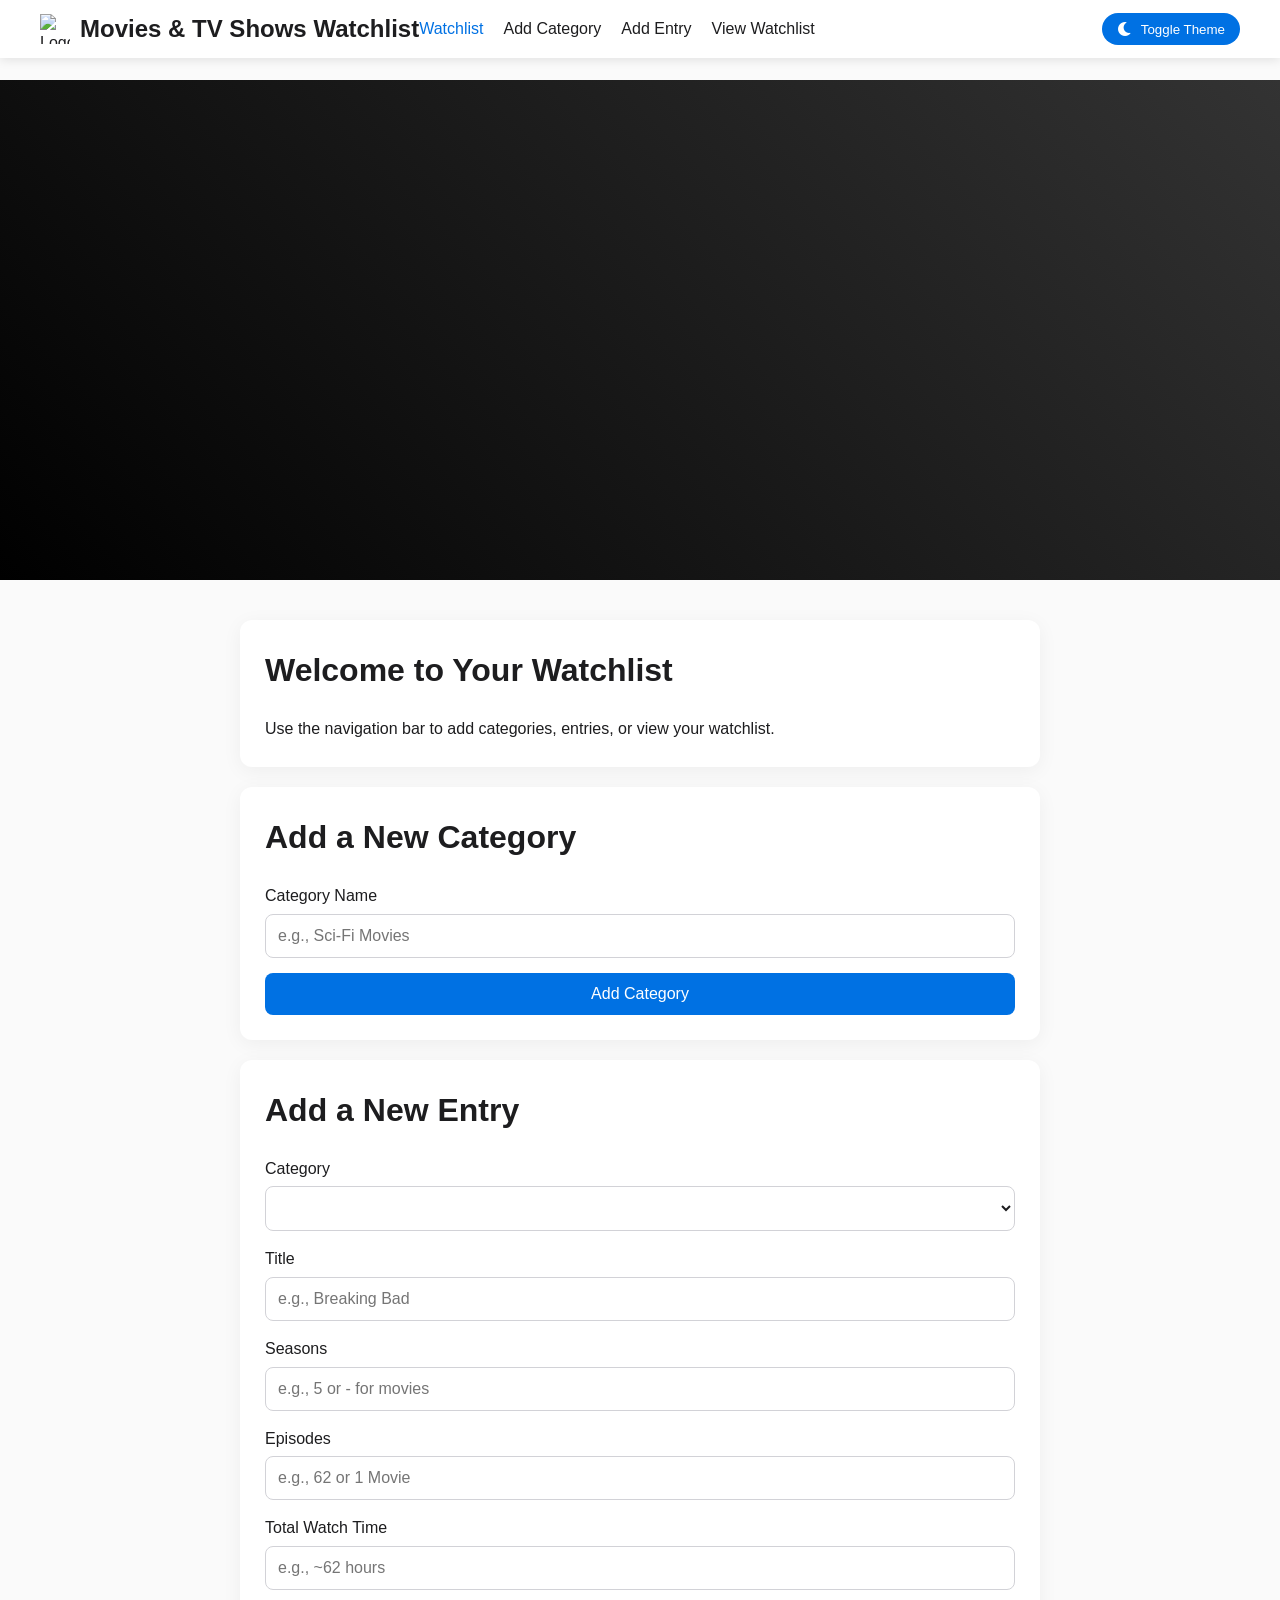
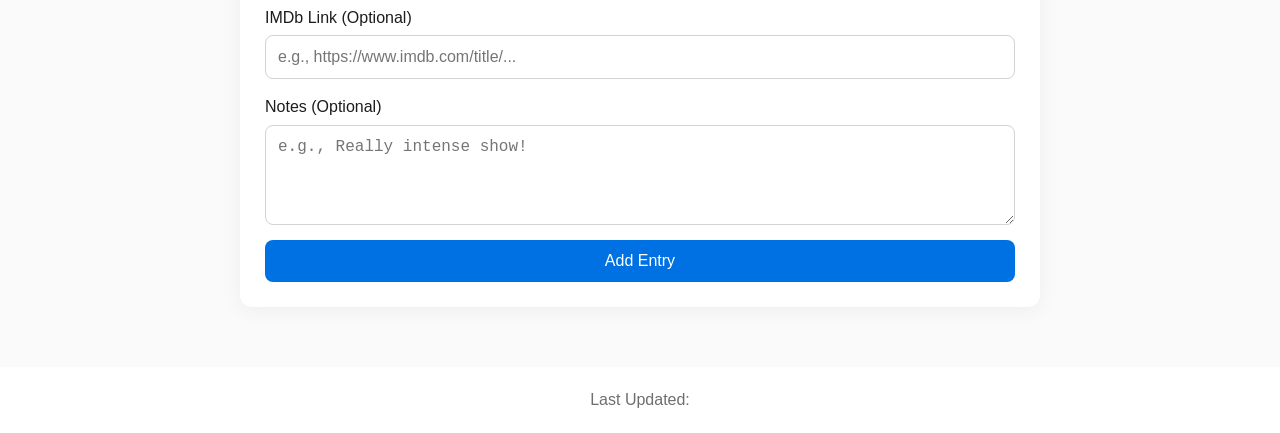
==== index.html @ 7de3f8cc "Add files via upload" ====
<!DOCTYPE html>
<html lang="en">
<head>
    <meta charset="UTF-8">
    <meta name="viewport" content="width=device-width, initial-scale=1.0">
    <title>Movies & TV Shows Watchlist</title>
    <link rel="stylesheet" href="style.css">
    <link rel="stylesheet" href="https://cdnjs.cloudflare.com/ajax/libs/font-awesome/6.0.0-beta3/css/all.min.css">
</head>
<body>
    <div class="app-container">
        <!-- Fixed Navigation Bar -->
        <nav class="top-nav">
            <div class="nav-logo">
                <img src="logo.png" alt="Logo" class="nav-logo-img">
                <h1>Movies & TV Shows Watchlist</h1>
            </div>
            <div class="nav-links">
                <a href="#watchlist" class="nav-link active">Watchlist</a>
                <a href="#add-category" class="nav-link">Add Category</a>
                <a href="#add-entry" class="nav-link">Add Entry</a>
                <a href="#view-watchlist" class="nav-link">View Watchlist</a>
            </div>
            <div class="theme-toggle">
                <button id="theme-toggle-btn" class="btn-theme"><i class="fas fa-moon"></i> Toggle Theme</button>
            </div>
        </nav>

        <main class="main-content">
            <!-- Hero Section for View Watchlist -->
            <section id="hero-section" class="hero-section"></section>

            <div id="success-message" class="success-message" style="display: none;"></div>

            <section id="watchlist" class="content-section active">
                <div class="card">
                    <h2>Welcome to Your Watchlist</h2>
                    <p>Use the navigation bar to add categories, entries, or view your watchlist.</p>
                </div>
            </section>

            <section id="add-category" class="content-section">
                <div class="card">
                    <h2>Add a New Category</h2>
                    <form id="category-form" class="form">
                        <div class="form-group">
                            <label for="new-category">Category Name</label>
                            <input type="text" id="new-category" placeholder="e.g., Sci-Fi Movies" required>
                        </div>
                        <button type="submit" class="btn btn-primary">Add Category</button>
                    </form>
                </div>
            </section>

            <section id="add-entry" class="content-section">
                <div class="card">
                    <h2>Add a New Entry</h2>
                    <form id="watchlist-form" class="form">
                        <div class="form-group">
                            <label for="category">Category</label>
                            <select id="category" required></select>
                        </div>
                        <div class="form-group">
                            <label for="title">Title</label>
                            <input type="text" id="title" placeholder="e.g., Breaking Bad" required>
                        </div>
                        <div class="form-group">
                            <label for="seasons">Seasons</label>
                            <input type="text" id="seasons" placeholder="e.g., 5 or - for movies">
                        </div>
                        <div class="form-group">
                            <label for="episodes">Episodes</label>
                            <input type="text" id="episodes" placeholder="e.g., 62 or 1 Movie">
                        </div>
                        <div class="form-group">
                            <label for="totalWatchTime">Total Watch Time</label>
                            <input type="text" id="totalWatchTime" placeholder="e.g., ~62 hours">
                        </div>
                        <div class="form-group">
                            <label for="imdbLink">IMDb Link (Optional)</label>
                            <input type="url" id="imdbLink" placeholder="e.g., https://www.imdb.com/title/...">
                        </div>
                        <div class="form-group">
                            <label for="notes">Notes (Optional)</label>
                            <textarea id="notes" placeholder="e.g., Really intense show!"></textarea>
                        </div>
                        <button type="submit" class="btn btn-primary">Add Entry</button>
                    </form>
                </div>
            </section>

            <section id="view-watchlist" class="content-section">
                <div class="category-grid" id="categories-container"></div>
            </section>
        </main>
    </div>

    <footer class="footer">
        <p>Last Updated: <span id="last-updated"></span></p>
    </footer>

    <div id="edit-modal" class="modal">
        <div class="modal-content">
            <span class="modal-close">×</span>
            <h2>Edit Entry</h2>
            <form id="edit-form" class="form">
                <input type="hidden" id="edit-category">
                <input type="hidden" id="edit-index">
                <div class="form-group">
                    <label for="edit-title">Title</label>
                    <input type="text" id="edit-title" required>
                </div>
                <div class="form-group">
                    <label for="edit-seasons">Seasons</label>
                    <input type="text" id="edit-seasons">
                </div>
                <div class="form-group">
                    <label for="edit-episodes">Episodes</label>
                    <input type="text" id="edit-episodes">
                </div>
                <div class="form-group">
                    <label for="edit-totalWatchTime">Total Watch Time</label>
                    <input type="text" id="edit-totalWatchTime">
                </div>
                <div class="form-group">
                    <label for="edit-imdbLink">IMDb Link (Optional)</label>
                    <input type="url" id="edit-imdbLink">
                </div>
                <div class="form-group">
                    <label for="edit-notes">Notes (Optional)</label>
                    <textarea id="edit-notes"></textarea>
                </div>
                <button type="submit" class="btn btn-primary">Save Changes</button>
            </form>
        </div>
    </div>

    <script src="js/script.js"></script>
</body>
</html>
---- style.css ----
* {
    margin: 0;
    padding: 0;
    box-sizing: border-box;
}

body {
    font-family: 'San Francisco', -apple-system, BlinkMacSystemFont, sans-serif;
    background-color: #fafafa;
    color: #1d1d1f;
    line-height: 1.6;
    overflow-x: hidden;
}

.app-container {
    display: flex;
    flex-direction: column;
    min-height: 100vh;
}

/* Fixed Top Navigation */
.top-nav {
    position: fixed;
    top: 0;
    left: 0;
    right: 0;
    display: flex;
    justify-content: space-between;
    align-items: center;
    padding: 10px 40px;
    background: rgba(255, 255, 255, 0.95);
    backdrop-filter: blur(10px);
    box-shadow: 0 2px 10px rgba(0, 0, 0, 0.1);
    z-index: 1000;
}

.nav-logo {
    display: flex;
    align-items: center;
    gap: 10px;
}

.nav-logo-img {
    width: 30px;
    height: 30px;
}

.nav-logo h1 {
    font-size: 1.5rem;
    font-weight: 600;
    color: #1d1d1f;
}

.nav-links {
    display: flex;
    gap: 20px;
}

.nav-link {
    font-size: 1rem;
    font-weight: 500;
    color: #1d1d1f;
    text-decoration: none;
    transition: color 0.3s;
}

.nav-link:hover,
.nav-link.active {
    color: #0071e3;
}

/* Theme Toggle Button */
.theme-toggle {
    margin-left: auto;
}

.btn-theme {
    padding: 8px 15px;
    background: #0071e3;
    color: #fff;
    border: none;
    border-radius: 20px;
    cursor: pointer;
    display: flex;
    align-items: center;
    gap: 8px;
    transition: background 0.3s;
}

.btn-theme i {
    font-size: 1rem;
}

.btn-theme:hover {
    background: #005bb5;
}

/* Main Content */
.main-content {
    padding-top: 80px;
    padding-bottom: 40px;
    background: #fafafa;
}

/* Hero Section */
.hero-section {
    position: relative;
    height: 500px;
    background: linear-gradient(45deg, #000, #333);
    display: flex;
    align-items: center;
    justify-content: center;
    color: #fff;
    text-align: center;
    margin-bottom: 40px;
}

.hero-content h2 {
    font-size: 4rem;
    font-weight: 800;
    margin-bottom: 10px;
}

.hero-content p {
    font-size: 1.5rem;
    font-weight: 400;
}

/* Success Message */
.success-message {
    background: #0071e3;
    color: #fff;
    padding: 12px 20px;
    border-radius: 8px;
    margin: 0 auto 20px;
    text-align: center;
    max-width: 600px;
    opacity: 1;
    transition: opacity 0.5s ease-out;
}

.success-message.hide {
    opacity: 0;
}

/* Card */
.card {
    background: #fff;
    padding: 25px;
    border-radius: 12px;
    box-shadow: 0 4px 20px rgba(0, 0, 0, 0.05);
    margin: 0 auto 20px;
    max-width: 800px;
}

.card h2 {
    font-size: 2rem;
    margin-bottom: 20px;
    color: #1d1d1f;
}

/* Form */
.form {
    display: flex;
    flex-direction: column;
    gap: 15px;
}

.form-group {
    display: flex;
    flex-direction: column;
}

.form-group label {
    font-weight: 500;
    margin-bottom: 5px;
    color: #1d1d1f;
}

.form-group input,
.form-group select,
.form-group textarea {
    padding: 12px;
    border: 1px solid #d2d2d7;
    border-radius: 8px;
    font-size: 1rem;
    background: #fff;
    color: #1d1d1f;
    outline: none;
    transition: border-color 0.3s, box-shadow 0.3s;
}

.form-group textarea {
    resize: vertical;
    min-height: 100px;
}

.form-group input:focus,
.form-group select:focus,
.form-group textarea:focus {
    border-color: #0071e3;
    box-shadow: 0 0 8px rgba(0, 113, 227, 0.3);
}

/* Button */
.btn {
    padding: 12px;
    border: none;
    border-radius: 8px;
    cursor: pointer;
    font-size: 1rem;
    transition: transform 0.2s, background 0.3s;
}

.btn-primary {
    background: #0071e3;
    color: #fff;
}

.btn-primary:hover {
    transform: scale(1.05);
    background: #005bb5;
}

/* Category Grid */
.category-grid {
    max-width: 1200px;
    margin: 0 auto;
    padding: 0 20px;
}

.category-section {
    margin-bottom: 60px;
}

.category-header {
    display: flex;
    justify-content: space-between;
    align-items: center;
    margin-bottom: 30px;
}

.category-header h2 {
    font-size: 2.5rem;
    font-weight: 800;
    color: #1d1d1f;
}

.category-actions {
    display: flex;
    gap: 10px;
}

.rename,
.delete-category {
    padding: 10px 15px;
    border: none;
    border-radius: 8px;
    cursor: pointer;
    font-size: 0.9rem;
    transition: transform 0.2s, background 0.3s;
}

.rename {
    background: #ffcc00;
    color: #1d1d1f;
}

.rename:hover {
    transform: scale(1.05);
    background: #e6b800;
}

.delete-category {
    background: #ff3b30;
    color: #fff;
}

.delete-category:hover {
    transform: scale(1.05);
    background: #d32f2f;
}

/* Entry Cards */
.entries-grid {
    display: grid;
    grid-template-columns: repeat(auto-fill, minmax(300px, 1fr));
    gap: 20px;
}

.entry-card {
    position: relative;
    background: #fff;
    border-radius: 12px;
    padding: 20px;
    box-shadow: 0 4px 20px rgba(0, 0, 0, 0.05);
    transition: transform 0.3s, box-shadow 0.3s;
}

.entry-card:hover {
    transform: translateY(-5px);
    box-shadow: 0 8px 30px rgba(0, 0, 0, 0.1);
}

.entry-title {
    font-size: 1.5rem;
    font-weight: 700;
    margin-bottom: 10px;
    color: #1d1d1f;
}

.entry-info {
    font-size: 1rem;
    font-weight: 400;
    color: #6e6e73;
    margin-bottom: 10px;
}

.entry-watch-time {
    position: absolute;
    top: 20px;
    right: 20px;
    background: #0071e3;
    color: #fff;
    font-size: 0.9rem;
    font-weight: 500;
    padding: 5px 10px;
    border-radius: 20px;
}

.entry-imdb {
    margin-bottom: 10px;
}

.entry-imdb img {
    width: 24px;
    height: 24px;
    transition: transform 0.3s;
}

.entry-imdb img:hover {
    transform: scale(1.2);
}

.entry-notes {
    font-size: 0.9rem;
    font-style: italic;
    color: #6e6e73;
    margin-bottom: 15px;
}

.entry-actions {
    display: flex;
    gap: 10px;
    justify-content: flex-end;
}

.edit,
.delete {
    padding: 8px 15px;
    border: none;
    border-radius: 8px;
    cursor: pointer;
    font-size: 0.9rem;
    transition: transform 0.2s, background 0.3s;
}

.edit {
    background: #0071e3;
    color: #fff;
}

.edit:hover {
    transform: scale(1.05);
    background: #005bb5;
}

.delete {
    background: #ff3b30;
    color: #fff;
}

.delete:hover {
    transform: scale(1.05);
    background: #d32f2f;
}

/* Modal */
.modal {
    display: none;
    position: fixed;
    top: 0;
    left: 0;
    width: 100%;
    height: 100%;
    background-color: rgba(0, 0, 0, 0.7);
    justify-content: center;
    align-items: center;
    z-index: 1000;
}

.modal-content {
    background: #fff;
    padding: 25px;
    border-radius: 12px;
    width: 90%;
    max-width: 600px;
    position: relative;
    box-shadow: 0 4px 20px rgba(0, 0, 0, 0.3);
}

.modal-close {
    position: absolute;
    top: 15px;
    right: 15px;
    font-size: 1.5rem;
    cursor: pointer;
    color: #1d1d1f;
    transition: color 0.3s;
}

.modal-close:hover {
    color: #ff3b30;
}

.modal-content h2 {
    font-size: 1.8rem;
    margin-bottom: 20px;
    color: #1d1d1f;
}

/* Footer */
.footer {
    text-align: center;
    padding: 20px;
    background: #fff;
    color: #6e6e73;
    position: relative;
    bottom: 0;
    width: 100%;
}

/* Dark Theme Adjustments */
body.dark-theme {
    background-color: #1d1d1f;
    color: #fff;
}

.dark-theme .top-nav {
    background: rgba(29, 29, 31, 0.95);
}

.dark-theme .nav-link,
.dark-theme .nav-logo h1 {
    color: #fff;
}

.dark-theme .nav-link:hover,
.dark-theme .nav-link.active {
    color: #2997ff;
}

.dark-theme .card,
.dark-theme .modal-content,
.dark-theme .entry-card {
    background: #2c2c2e;
    color: #fff;
}

.dark-theme .entry-title,
.dark-theme .category-header h2,
.dark-theme .modal-content h2 {
    color: #fff;
}

.dark-theme .entry-info,
.dark-theme .entry-notes {
    color: #d2d2d7;
}

.dark-theme .footer {
    background: #2c2c2e;
    color: #d2d2d7;
}

/* Responsive Design for Desktop Focus */
@media (max-width: 1024px) {
    .top-nav {
        padding: 10px 20px;
    }

    .nav-logo h1 {
        font-size: 1.2rem;
    }

    .nav-link {
        font-size: 0.9rem;
    }

    .hero-content h2 {
        font-size: 3rem;
    }

    .hero-content p {
        font-size: 1.2rem;
    }

    .category-header h2 {
        font-size: 2rem;
    }

    .entries-grid {
        grid-template-columns: repeat(auto-fill, minmax(250px, 1fr));
    }
}
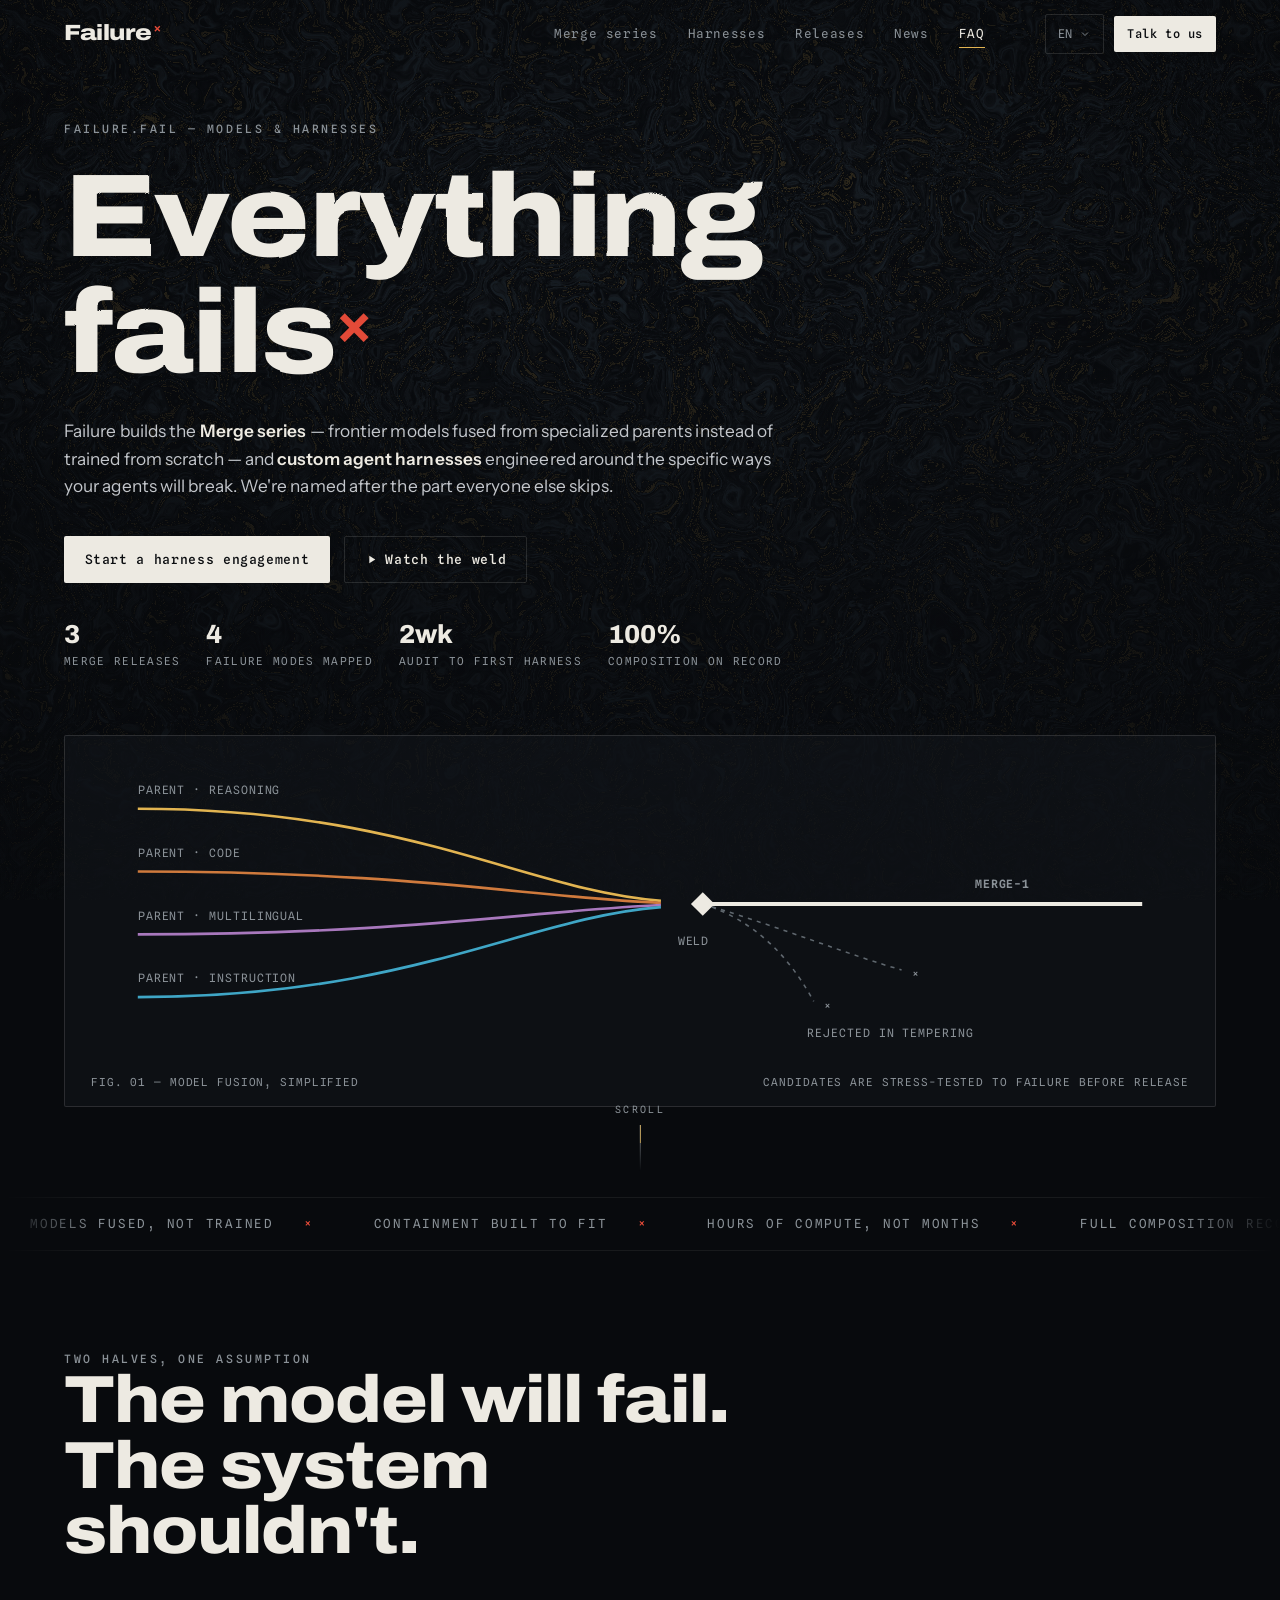
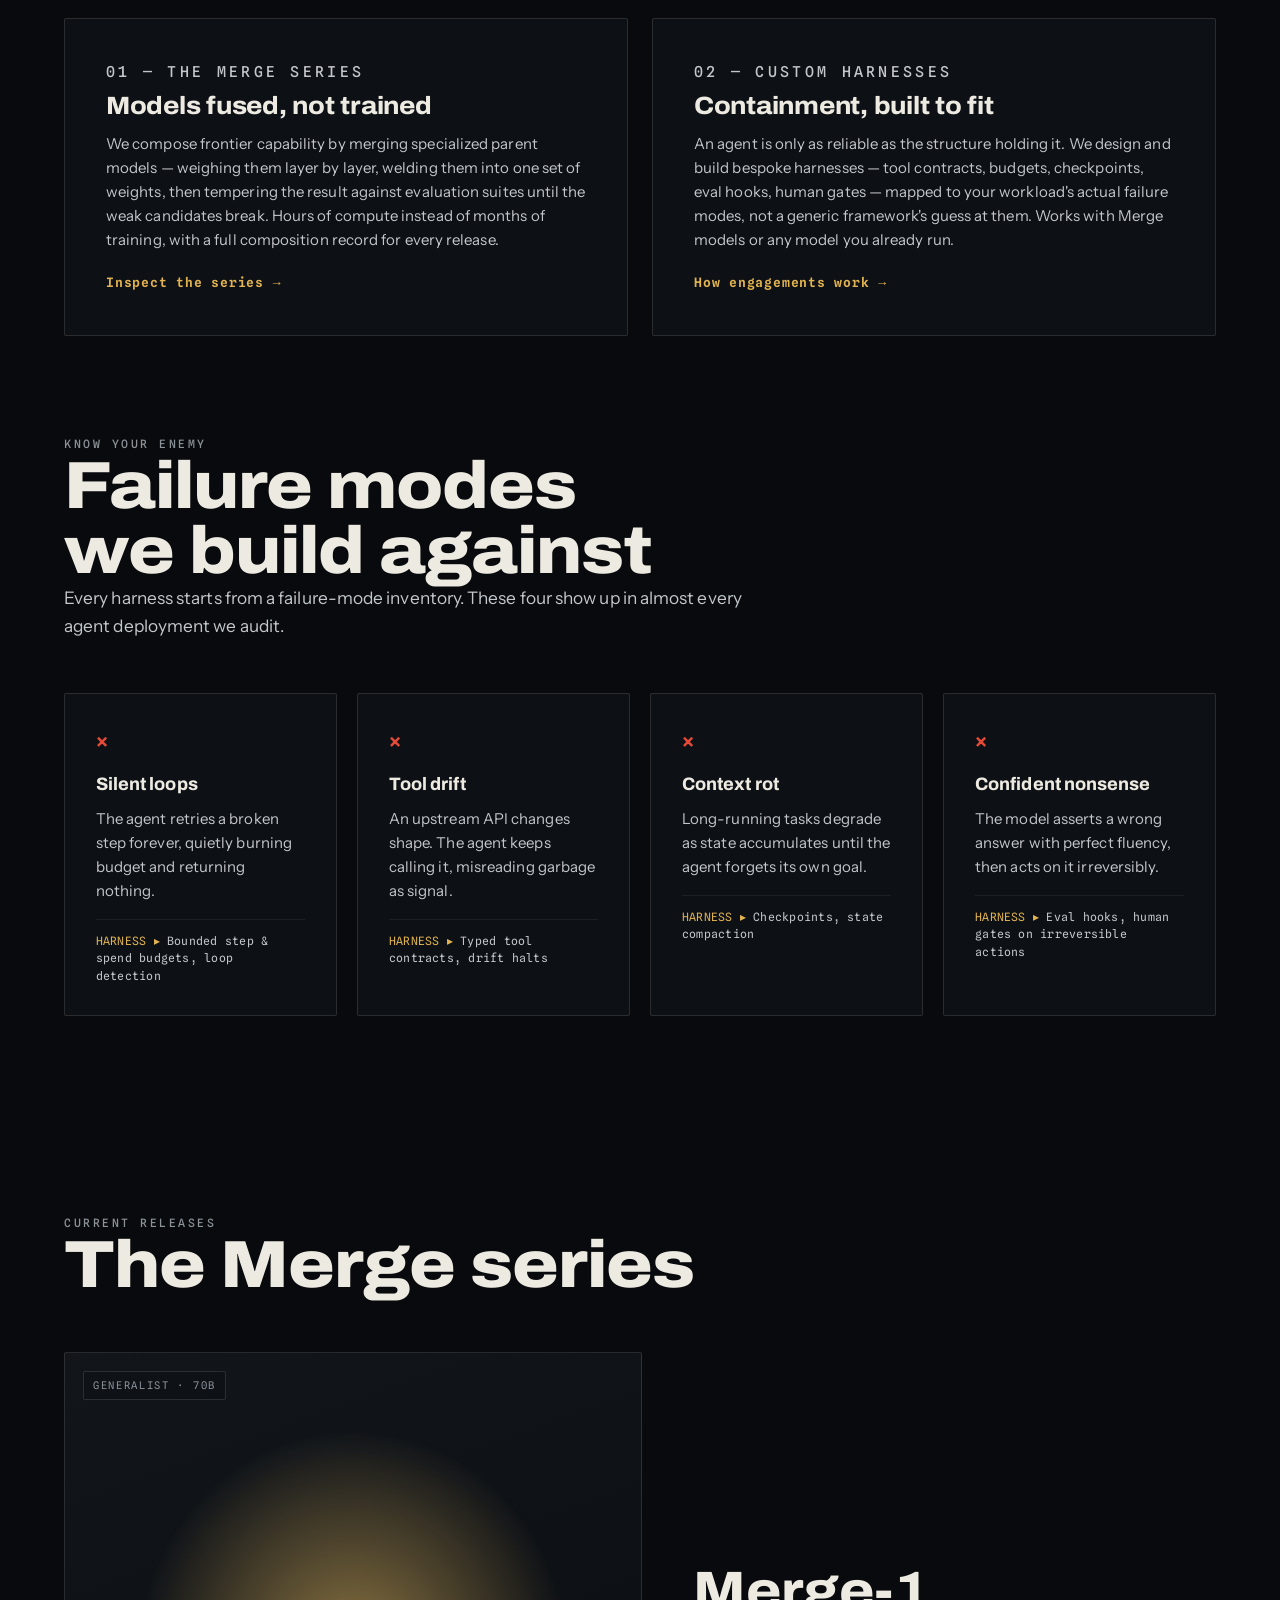
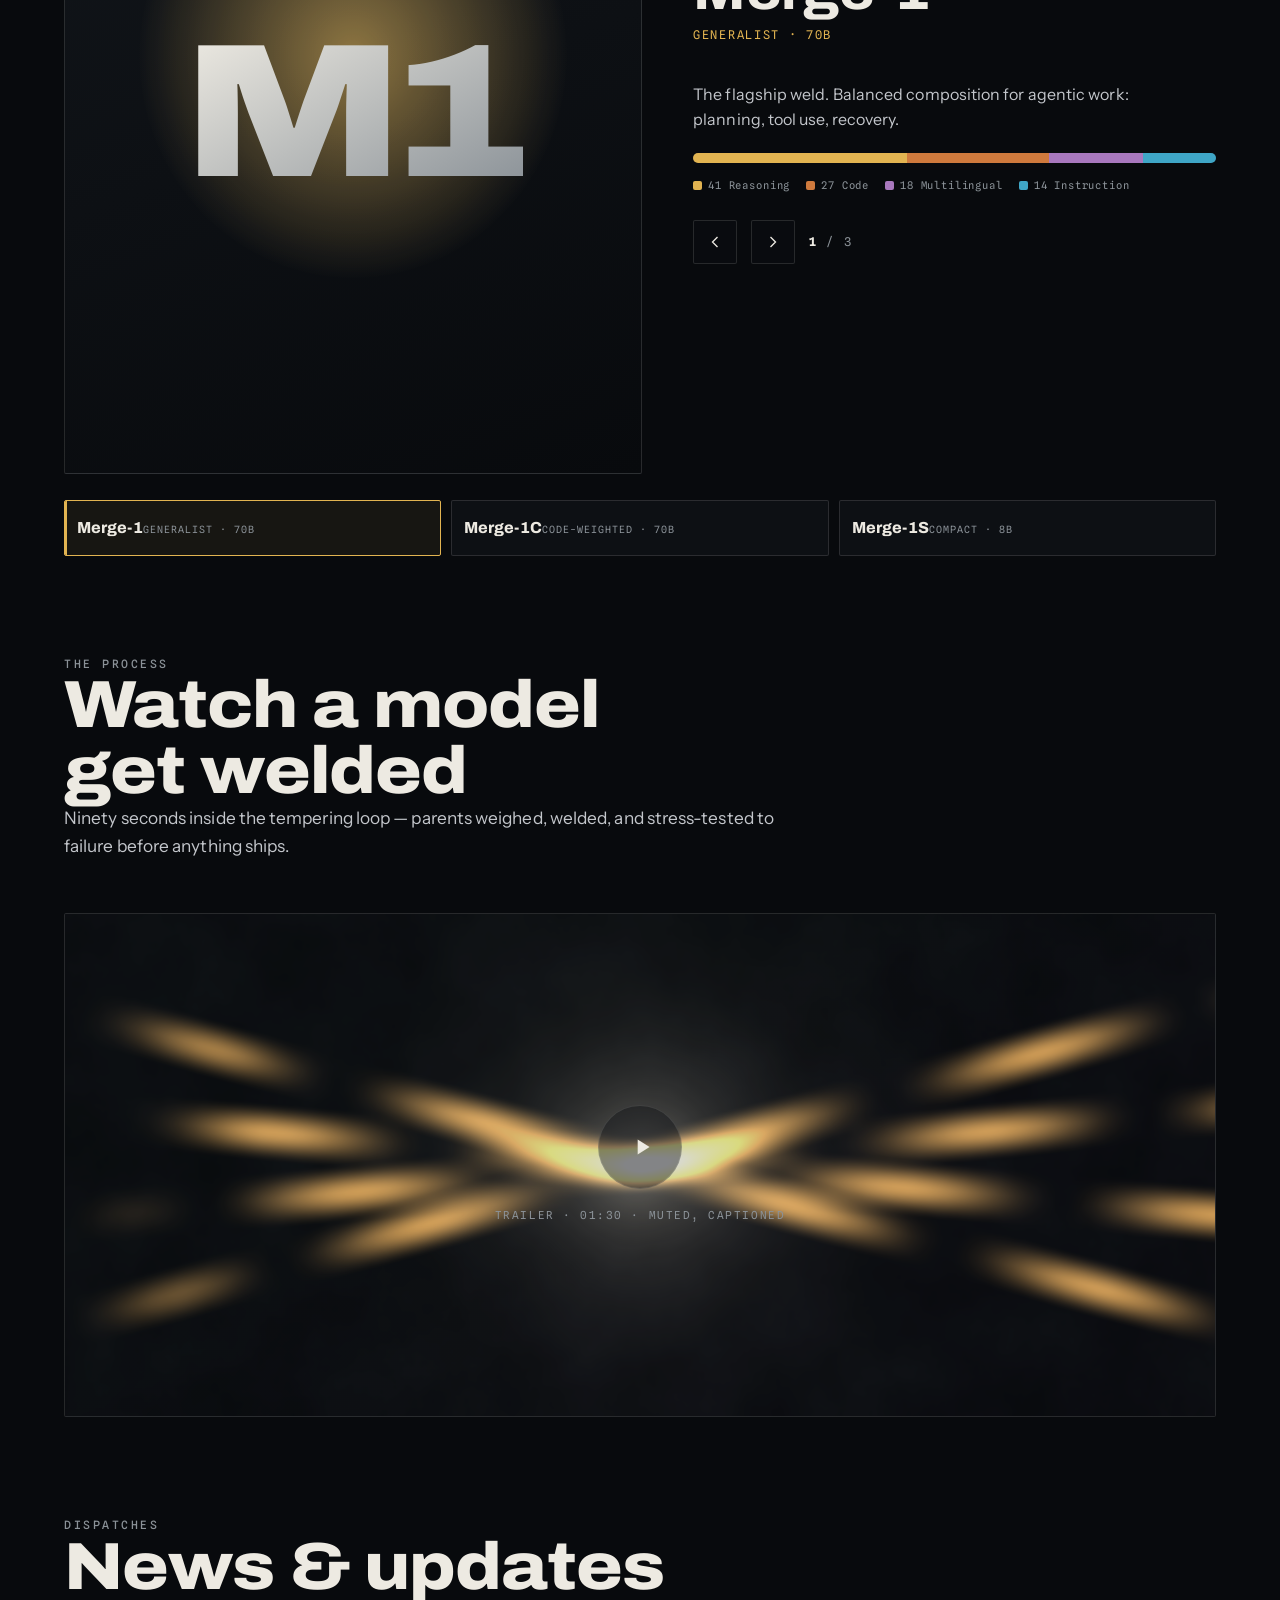
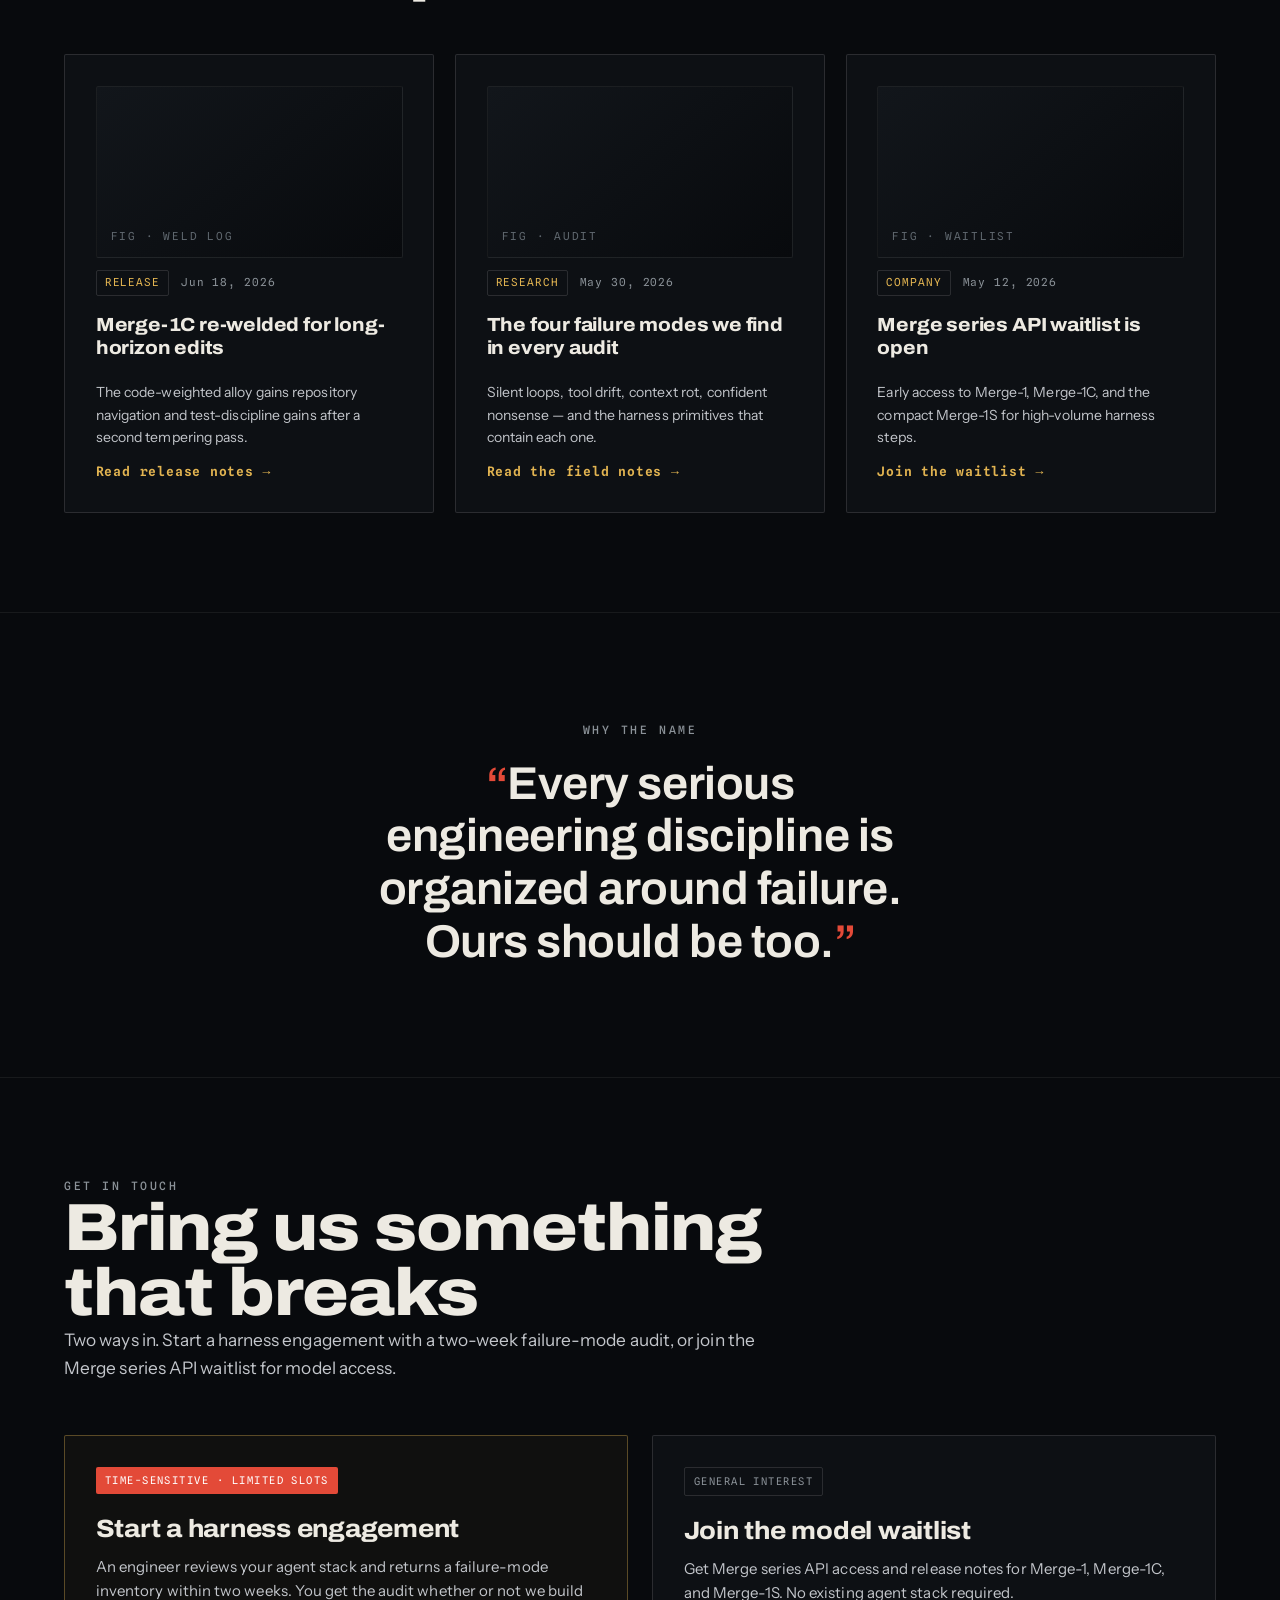
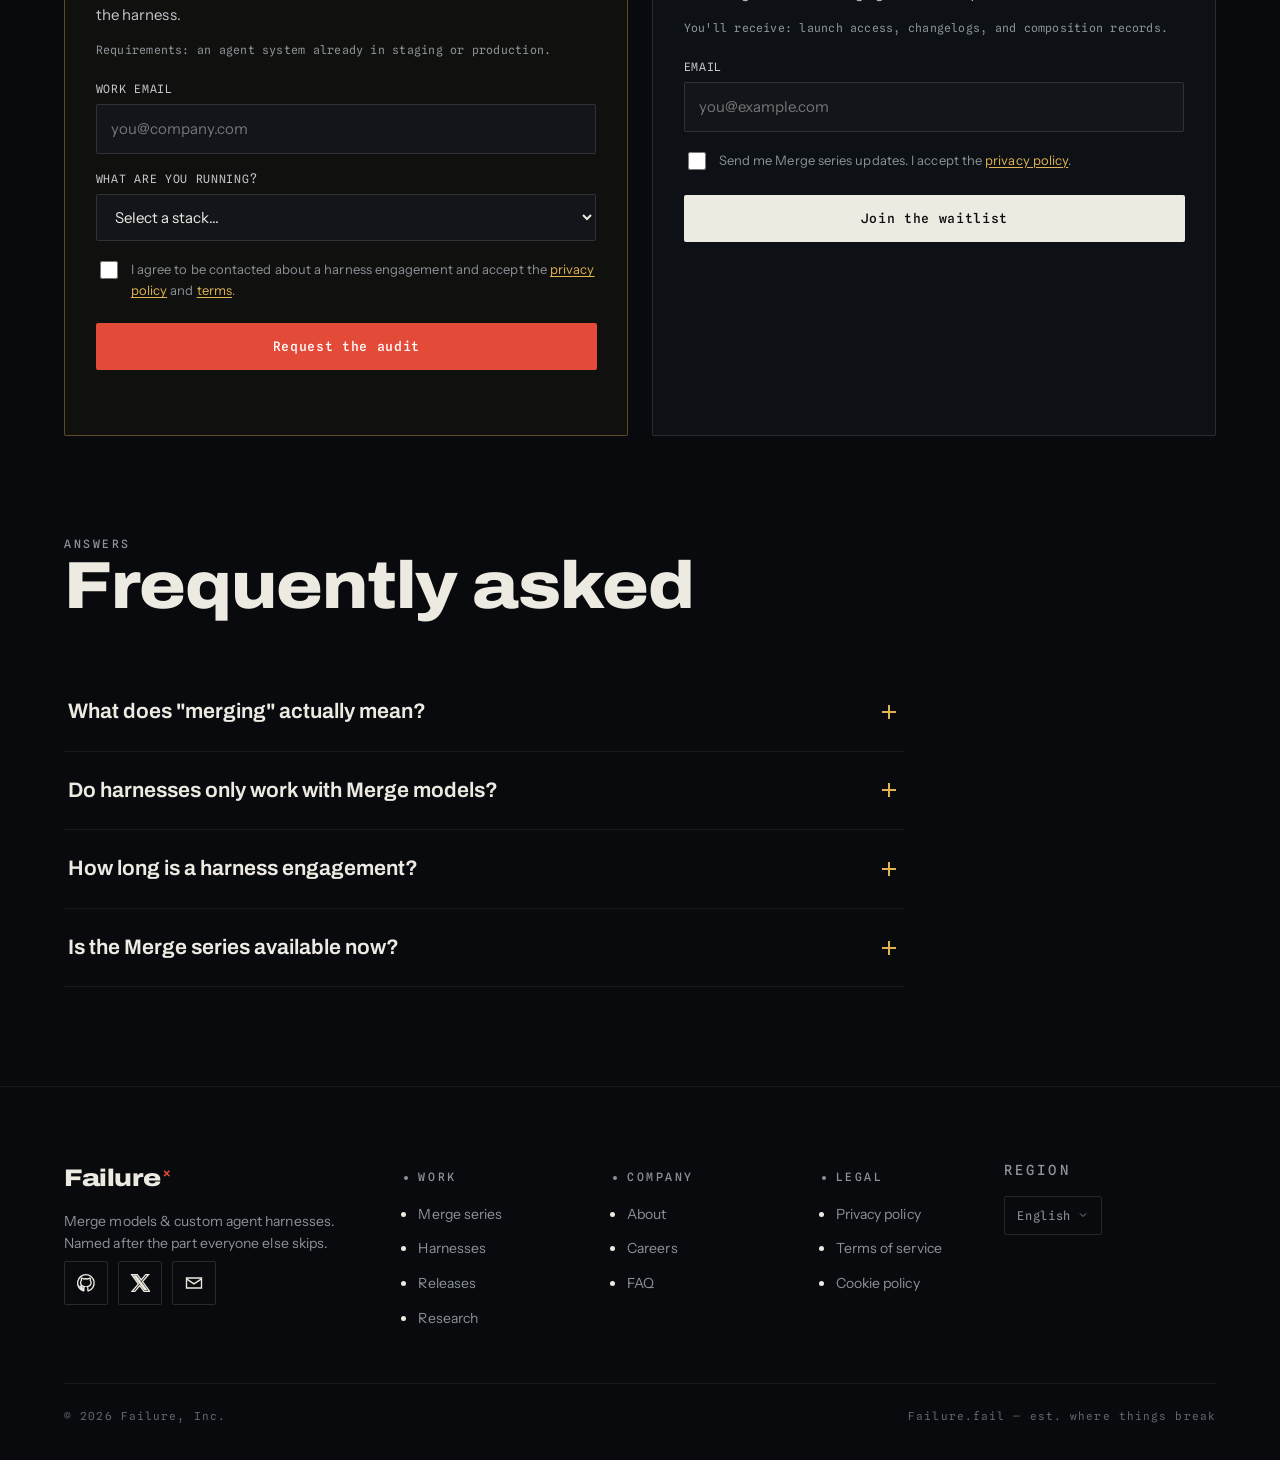
==== commit 8bfc36c0: "Build immersive WebGL promotional site for Failure× Create a single-page, dark "ink-in-water" produc" ====
--- a/index.html
+++ b/index.html
@@ -1,140 +1,570 @@
 <!DOCTYPE html>
 <html lang="en">
 <head>
-    <meta charset="UTF-8">
-    <meta name="viewport" content="width=device-width, initial-scale=1.0">
-    <title>Movies & TV Shows Watchlist</title>
-    <link rel="stylesheet" href="style.css">
-    <link rel="stylesheet" href="https://cdnjs.cloudflare.com/ajax/libs/font-awesome/6.0.0-beta3/css/all.min.css">
+<meta charset="UTF-8">
+<meta name="viewport" content="width=device-width, initial-scale=1.0, viewport-fit=cover">
+<meta name="theme-color" content="#080a0d">
+<meta name="description" content="Failure builds the Merge series — frontier models fused from specialized parents — and custom agent harnesses engineered around the specific ways your agents break.">
+<title>Failure — Merge models &amp; custom agent harnesses</title>
+<link rel="icon" href="data:image/svg+xml,%3Csvg xmlns='http://www.w3.org/2000/svg' viewBox='0 0 32 32'%3E%3Crect width='32' height='32' fill='%23080a0d'/%3E%3Ctext x='16' y='23' font-family='Georgia,serif' font-size='22' font-weight='700' text-anchor='middle' fill='%23e34a38'%3E%D7%3C/text%3E%3C/svg%3E">
+
+<link rel="preconnect" href="https://fonts.googleapis.com">
+<link rel="preconnect" href="https://fonts.gstatic.com" crossorigin>
+<link href="https://fonts.googleapis.com/css2?family=Archivo:ital,wdth,wght@0,62..125,100..900&family=Instrument+Sans:wght@400;500;600&family=Spline+Sans+Mono:wght@400;500&display=swap" rel="stylesheet">
+<link rel="stylesheet" href="tolerance.css">
 </head>
 <body>
-    <div class="app-container">
-        <!-- Fixed Navigation Bar -->
-        <nav class="top-nav">
-            <div class="nav-logo">
-                <img src="logo.png" alt="Logo" class="nav-logo-img">
-                <h1>Movies & TV Shows Watchlist</h1>
-            </div>
-            <div class="nav-links">
-                <a href="#watchlist" class="nav-link active">Watchlist</a>
-                <a href="#add-category" class="nav-link">Add Category</a>
-                <a href="#add-entry" class="nav-link">Add Entry</a>
-                <a href="#view-watchlist" class="nav-link">View Watchlist</a>
-            </div>
-            <div class="theme-toggle">
-                <button id="theme-toggle-btn" class="btn-theme"><i class="fas fa-moon"></i> Toggle Theme</button>
-            </div>
-        </nav>
-
-        <main class="main-content">
-            <!-- Hero Section for View Watchlist -->
-            <section id="hero-section" class="hero-section"></section>
-
-            <div id="success-message" class="success-message" style="display: none;"></div>
-
-            <section id="watchlist" class="content-section active">
-                <div class="card">
-                    <h2>Welcome to Your Watchlist</h2>
-                    <p>Use the navigation bar to add categories, entries, or view your watchlist.</p>
-                </div>
-            </section>
-
-            <section id="add-category" class="content-section">
-                <div class="card">
-                    <h2>Add a New Category</h2>
-                    <form id="category-form" class="form">
-                        <div class="form-group">
-                            <label for="new-category">Category Name</label>
-                            <input type="text" id="new-category" placeholder="e.g., Sci-Fi Movies" required>
-                        </div>
-                        <button type="submit" class="btn btn-primary">Add Category</button>
-                    </form>
-                </div>
-            </section>
-
-            <section id="add-entry" class="content-section">
-                <div class="card">
-                    <h2>Add a New Entry</h2>
-                    <form id="watchlist-form" class="form">
-                        <div class="form-group">
-                            <label for="category">Category</label>
-                            <select id="category" required></select>
-                        </div>
-                        <div class="form-group">
-                            <label for="title">Title</label>
-                            <input type="text" id="title" placeholder="e.g., Breaking Bad" required>
-                        </div>
-                        <div class="form-group">
-                            <label for="seasons">Seasons</label>
-                            <input type="text" id="seasons" placeholder="e.g., 5 or - for movies">
-                        </div>
-                        <div class="form-group">
-                            <label for="episodes">Episodes</label>
-                            <input type="text" id="episodes" placeholder="e.g., 62 or 1 Movie">
-                        </div>
-                        <div class="form-group">
-                            <label for="totalWatchTime">Total Watch Time</label>
-                            <input type="text" id="totalWatchTime" placeholder="e.g., ~62 hours">
-                        </div>
-                        <div class="form-group">
-                            <label for="imdbLink">IMDb Link (Optional)</label>
-                            <input type="url" id="imdbLink" placeholder="e.g., https://www.imdb.com/title/...">
-                        </div>
-                        <div class="form-group">
-                            <label for="notes">Notes (Optional)</label>
-                            <textarea id="notes" placeholder="e.g., Really intense show!"></textarea>
-                        </div>
-                        <button type="submit" class="btn btn-primary">Add Entry</button>
-                    </form>
-                </div>
-            </section>
-
-            <section id="view-watchlist" class="content-section">
-                <div class="category-grid" id="categories-container"></div>
-            </section>
-        </main>
-    </div>
-
-    <footer class="footer">
-        <p>Last Updated: <span id="last-updated"></span></p>
-    </footer>
-
-    <div id="edit-modal" class="modal">
-        <div class="modal-content">
-            <span class="modal-close">×</span>
-            <h2>Edit Entry</h2>
-            <form id="edit-form" class="form">
-                <input type="hidden" id="edit-category">
-                <input type="hidden" id="edit-index">
-                <div class="form-group">
-                    <label for="edit-title">Title</label>
-                    <input type="text" id="edit-title" required>
-                </div>
-                <div class="form-group">
-                    <label for="edit-seasons">Seasons</label>
-                    <input type="text" id="edit-seasons">
-                </div>
-                <div class="form-group">
-                    <label for="edit-episodes">Episodes</label>
-                    <input type="text" id="edit-episodes">
-                </div>
-                <div class="form-group">
-                    <label for="edit-totalWatchTime">Total Watch Time</label>
-                    <input type="text" id="edit-totalWatchTime">
-                </div>
-                <div class="form-group">
-                    <label for="edit-imdbLink">IMDb Link (Optional)</label>
-                    <input type="url" id="edit-imdbLink">
-                </div>
-                <div class="form-group">
-                    <label for="edit-notes">Notes (Optional)</label>
-                    <textarea id="edit-notes"></textarea>
-                </div>
-                <button type="submit" class="btn btn-primary">Save Changes</button>
-            </form>
-        </div>
-    </div>
-
-    <script src="js/script.js"></script>
+
+<a class="skip" href="#hero">Skip to content</a>
+
+<!-- WebGL fluid background (populated by webgl.js) -->
+<canvas id="fluid" aria-hidden="true"></canvas>
+<div class="bg-scrim" aria-hidden="true"></div>
+
+<!-- SVG defs: liquid displacement filter for the hero title -->
+<svg width="0" height="0" style="position:absolute" aria-hidden="true" focusable="false">
+  <defs>
+    <filter id="liquid-filter" x="-20%" y="-20%" width="140%" height="140%">
+      <feTurbulence id="liquid-turb" type="fractalNoise" baseFrequency="0.006 0.012"
+                    numOctaves="2" seed="7" result="noise"/>
+      <feDisplacementMap id="liquid-disp" in="SourceGraphic" in2="noise"
+                         scale="0" xChannelSelector="R" yChannelSelector="G"/>
+    </filter>
+  </defs>
+</svg>
+
+<!-- ===================== NAV ===================== -->
+<nav class="nav" id="nav" aria-label="Primary">
+  <div class="wrap">
+    <a class="wordmark" href="#hero" aria-label="Failure — home">Failure<sup class="x">×</sup></a>
+    <div class="nav-links" role="list">
+      <a href="#series" role="listitem">Merge series</a>
+      <a href="#harnesses" role="listitem">Harnesses</a>
+      <a href="#showcase" role="listitem">Releases</a>
+      <a href="#news" role="listitem">News</a>
+      <a href="#faq" role="listitem">FAQ</a>
+    </div>
+    <div class="nav-actions">
+      <div class="lang" data-lang>
+        <button class="lang-btn" aria-haspopup="listbox" aria-expanded="false" aria-label="Select language">
+          <span data-lang-current>EN</span>
+          <svg viewBox="0 0 24 24"><path d="M6 9l6 6 6-6"/></svg>
+        </button>
+        <ul class="lang-menu" role="listbox" aria-label="Language">
+          <li><button role="option" aria-selected="true"  data-lang-code="EN">English<span>EN</span></button></li>
+          <li><button role="option" aria-selected="false" data-lang-code="日本語">日本語<span>JA</span></button></li>
+          <li><button role="option" aria-selected="false" data-lang-code="Deutsch">Deutsch<span>DE</span></button></li>
+          <li><button role="option" aria-selected="false" data-lang-code="Français">Français<span>FR</span></button></li>
+        </ul>
+      </div>
+      <a class="btn small" href="#contact">Talk to us</a>
+      <button class="iconbtn menu-trigger" id="menuTrigger" aria-label="Open menu" aria-expanded="false" aria-controls="mobileMenu">
+        <svg viewBox="0 0 24 24"><path d="M3 6h18M3 12h18M3 18h18"/></svg>
+      </button>
+    </div>
+  </div>
+</nav>
+
+<!-- ===================== MOBILE MENU ===================== -->
+<div class="mobile-menu" id="mobileMenu" data-open="false" role="dialog" aria-modal="true" aria-label="Menu">
+  <button class="iconbtn mm-close" id="menuClose" aria-label="Close menu">
+    <svg viewBox="0 0 24 24"><path d="M6 6l12 12M18 6L6 18"/></svg>
+  </button>
+  <nav aria-label="Mobile">
+    <a href="#series"><span>Merge series</span><span class="idx">01</span></a>
+    <a href="#harnesses"><span>Harnesses</span><span class="idx">02</span></a>
+    <a href="#showcase"><span>Releases</span><span class="idx">03</span></a>
+    <a href="#news"><span>News</span><span class="idx">04</span></a>
+    <a href="#faq"><span>FAQ</span><span class="idx">05</span></a>
+  </nav>
+  <div class="mm-cta">
+    <a class="btn" href="#contact">Start a harness engagement</a>
+    <a class="btn ghost" href="#showcase">See the Merge series</a>
+  </div>
+</div>
+
+<main>
+
+<!-- ===================== HERO ===================== -->
+<header class="hero" id="hero">
+  <div class="wrap">
+    <p class="eyebrow" data-hero="1">Failure.fail — models &amp; harnesses</p>
+    <h1 class="display" data-hero="2">
+      <span class="liquid wobble">Everything</span><br>
+      <span class="liquid wobble">fails</span><span class="x-big">×</span>
+    </h1>
+    <p class="lede" data-hero="3">Failure builds the <strong>Merge series</strong> — frontier models fused
+      from specialized parents instead of trained from scratch — and <strong>custom agent
+      harnesses</strong> engineered around the specific ways your agents will break. We're named
+      after the part everyone else skips.</p>
+    <div class="cta" data-hero="4">
+      <a class="btn" href="#contact">Start a harness engagement</a>
+      <button class="btn ghost" data-open-modal aria-haspopup="dialog">
+        <svg class="ico" viewBox="0 0 24 24" aria-hidden="true"><path d="M8 5v14l11-7z"/></svg>
+        Watch the weld
+      </button>
+    </div>
+    <div class="hero-status" data-hero="5">
+      <div class="stat"><b>3</b><span>Merge releases</span></div>
+      <div class="stat"><b>4</b><span>failure modes mapped</span></div>
+      <div class="stat"><b>2wk</b><span>audit to first harness</span></div>
+      <div class="stat"><b>100%</b><span>composition on record</span></div>
+    </div>
+
+    <figure class="fusion reveal" data-hero="6"
+      aria-label="Diagram: four parent models fuse into MERGE-1; two rejected candidates are discarded during tempering">
+      <svg viewBox="0 0 1080 300" role="img">
+        <path class="draw"    d="M60,60  C 320,60  430,138 560,148" fill="none" stroke="#e2b451" stroke-width="2.5"/>
+        <path class="draw d2" d="M60,120 C 320,120 430,144 560,150" fill="none" stroke="#cf7a3d" stroke-width="2.5"/>
+        <path class="draw d3" d="M60,180 C 320,180 430,158 560,152" fill="none" stroke="#a878bd" stroke-width="2.5"/>
+        <path class="draw d4" d="M60,240 C 320,240 430,164 560,154" fill="none" stroke="#3fa6c6" stroke-width="2.5"/>
+        <path d="M600,151 C 660,170 690,215 706,244" fill="none" stroke="#5f676e" stroke-width="1.5" stroke-dasharray="4 5"/>
+        <path d="M600,151 C 680,175 740,200 790,214" fill="none" stroke="#5f676e" stroke-width="1.5" stroke-dasharray="4 5"/>
+        <text x="716" y="252" fill="#e34a38" font-size="15">×</text>
+        <text x="800" y="222" fill="#e34a38" font-size="15">×</text>
+        <text x="700" y="278">REJECTED IN TEMPERING</text>
+        <rect x="592" y="143" width="16" height="16" transform="rotate(45 600 151)" fill="#edeae2"/>
+        <path class="draw out" d="M608,151 L 1020,151" fill="none" stroke="#edeae2" stroke-width="4"/>
+        <text x="60" y="46">PARENT · REASONING</text>
+        <text x="60" y="106">PARENT · CODE</text>
+        <text x="60" y="166">PARENT · MULTILINGUAL</text>
+        <text x="60" y="226">PARENT · INSTRUCTION</text>
+        <text x="860" y="136" fill="#edeae2" font-weight="600">MERGE-1</text>
+        <text x="576" y="190">WELD</text>
+      </svg>
+      <figcaption class="cap"><span>FIG. 01 — MODEL FUSION, SIMPLIFIED</span><span>CANDIDATES ARE STRESS-TESTED TO FAILURE BEFORE RELEASE</span></figcaption>
+    </figure>
+  </div>
+
+  <div class="scroll-cue" aria-hidden="true">
+    <span>Scroll</span>
+    <span class="track"></span>
+  </div>
+</header>
+
+<!-- ===================== STATUS MARQUEE ===================== -->
+<div class="marquee" aria-hidden="true">
+  <div class="marquee-track">
+    <span>Models fused, not trained</span><span>Containment built to fit</span>
+    <span>Hours of compute, not months</span><span>Full composition record</span>
+    <span>Named after what everyone skips</span>
+    <span>Models fused, not trained</span><span>Containment built to fit</span>
+    <span>Hours of compute, not months</span><span>Full composition record</span>
+    <span>Named after what everyone skips</span>
+  </div>
+</div>
+
+<!-- ===================== TWO HALVES ===================== -->
+<section class="section" id="series">
+  <div class="wrap">
+    <div class="section-head reveal">
+      <p class="eyebrow">Two halves, one assumption</p>
+      <h2 class="display">The model will fail.<br>The system shouldn't.</h2>
+    </div>
+    <div class="halves">
+      <div class="card reveal d1">
+        <p class="eyebrow">01 — The Merge series</p>
+        <h3>Models fused, not trained</h3>
+        <p>We compose frontier capability by merging specialized parent models — weighing them
+          layer by layer, welding them into one set of weights, then tempering the result against
+          evaluation suites until the weak candidates break. Hours of compute instead of months
+          of training, with a full composition record for every release.</p>
+        <a class="more seam-text" href="#showcase">Inspect the series →</a>
+      </div>
+      <div class="card reveal d2" id="harnesses">
+        <p class="eyebrow">02 — Custom harnesses</p>
+        <h3>Containment, built to fit</h3>
+        <p>An agent is only as reliable as the structure holding it. We design and build bespoke
+          harnesses — tool contracts, budgets, checkpoints, eval hooks, human gates — mapped to
+          your workload's actual failure modes, not a generic framework's guess at them. Works
+          with Merge models or any model you already run.</p>
+        <a class="more seam-text" href="#contact">How engagements work →</a>
+      </div>
+    </div>
+  </div>
+</section>
+
+<!-- ===================== FAILURE MODES ===================== -->
+<section class="section" style="padding-top:0">
+  <div class="wrap">
+    <div class="section-head reveal">
+      <p class="eyebrow">Know your enemy</p>
+      <h2 class="display">Failure modes we build against</h2>
+      <p class="lede">Every harness starts from a failure-mode inventory. These four show up in
+        almost every agent deployment we audit.</p>
+    </div>
+    <div class="grid c4">
+      <div class="card fail-card reveal d1">
+        <span class="x">×</span><b>Silent loops</b>
+        <p>The agent retries a broken step forever, quietly burning budget and returning nothing.</p>
+        <p class="fix">Bounded step &amp; spend budgets, loop detection</p>
+      </div>
+      <div class="card fail-card reveal d2">
+        <span class="x">×</span><b>Tool drift</b>
+        <p>An upstream API changes shape. The agent keeps calling it, misreading garbage as signal.</p>
+        <p class="fix">Typed tool contracts, drift halts</p>
+      </div>
+      <div class="card fail-card reveal d3">
+        <span class="x">×</span><b>Context rot</b>
+        <p>Long-running tasks degrade as state accumulates until the agent forgets its own goal.</p>
+        <p class="fix">Checkpoints, state compaction</p>
+      </div>
+      <div class="card fail-card reveal d4">
+        <span class="x">×</span><b>Confident nonsense</b>
+        <p>The model asserts a wrong answer with perfect fluency, then acts on it irreversibly.</p>
+        <p class="fix">Eval hooks, human gates on irreversible actions</p>
+      </div>
+    </div>
+  </div>
+</section>
+
+<!-- ===================== SHOWCASE CAROUSEL ===================== -->
+<section class="section showcase" id="showcase" aria-roledescription="carousel" aria-label="The Merge series">
+  <div class="wrap">
+    <div class="section-head reveal">
+      <p class="eyebrow">Current releases</p>
+      <h2 class="display">The Merge series</h2>
+    </div>
+
+    <div class="showcase-stage reveal">
+      <div class="showcase-visual" aria-live="polite">
+        <div class="slide" data-slide="0" aria-hidden="false" style="--accent:var(--straw)">
+          <span class="tag">Generalist · 70B</span>
+          <span class="aura"></span><span class="glyph">M1</span>
+        </div>
+        <div class="slide" data-slide="1" aria-hidden="true" style="--accent:var(--bronze)">
+          <span class="tag">Code-weighted · 70B</span>
+          <span class="aura"></span><span class="glyph">1C</span>
+        </div>
+        <div class="slide" data-slide="2" aria-hidden="true" style="--accent:var(--peacock)">
+          <span class="tag">Compact · 8B</span>
+          <span class="aura"></span><span class="glyph">1S</span>
+        </div>
+      </div>
+
+      <div class="showcase-info">
+        <h3 data-info="name">Merge-1</h3>
+        <p class="role" data-info="role">Generalist · 70B</p>
+        <p data-info="desc">The flagship weld. Balanced composition for agentic work: planning,
+          tool use, recovery.</p>
+
+        <div class="comp reveal">
+          <div class="comp-bar" data-info="bar"></div>
+          <div class="comp-legend" data-info="legend"></div>
+        </div>
+
+        <div class="showcase-controls">
+          <button class="iconbtn" data-carousel="prev" aria-label="Previous release">
+            <svg viewBox="0 0 24 24"><path d="M15 6l-6 6 6 6"/></svg>
+          </button>
+          <button class="iconbtn" data-carousel="next" aria-label="Next release">
+            <svg viewBox="0 0 24 24"><path d="M9 6l6 6-6 6"/></svg>
+          </button>
+          <span class="count"><b data-carousel="index">1</b> / <span data-carousel="total">3</span></span>
+        </div>
+      </div>
+    </div>
+
+    <div class="thumbs" role="tablist" aria-label="Choose a release">
+      <button class="thumb" role="tab" aria-selected="true"  data-thumb="0" style="--accent:var(--straw)">
+        <span class="t-name">Merge-1</span><span class="t-role">Generalist · 70B</span>
+      </button>
+      <button class="thumb" role="tab" aria-selected="false" data-thumb="1" style="--accent:var(--bronze)">
+        <span class="t-name">Merge-1C</span><span class="t-role">Code-weighted · 70B</span>
+      </button>
+      <button class="thumb" role="tab" aria-selected="false" data-thumb="2" style="--accent:var(--peacock)">
+        <span class="t-name">Merge-1S</span><span class="t-role">Compact · 8B</span>
+      </button>
+    </div>
+  </div>
+</section>
+
+<!-- ===================== MEDIA / TRAILER ===================== -->
+<section class="section" style="padding-top:0" id="media">
+  <div class="wrap">
+    <div class="section-head reveal">
+      <p class="eyebrow">The process</p>
+      <h2 class="display">Watch a model get welded</h2>
+      <p class="lede">Ninety seconds inside the tempering loop — parents weighed, welded, and
+        stress-tested to failure before anything ships.</p>
+    </div>
+    <div class="media reveal" id="mediaPoster">
+      <canvas id="mediaCanvas" aria-hidden="true"></canvas>
+      <div class="media-inner">
+        <button class="play" data-open-modal aria-haspopup="dialog" aria-label="Play the weld trailer">
+          <svg viewBox="0 0 24 24" aria-hidden="true"><path d="M8 5v14l11-7z"/></svg>
+        </button>
+        <p class="runtime">Trailer · 01:30 · muted, captioned</p>
+      </div>
+    </div>
+  </div>
+</section>
+
+<!-- ===================== NEWS ===================== -->
+<section class="section" style="padding-top:0" id="news">
+  <div class="wrap">
+    <div class="section-head reveal">
+      <p class="eyebrow">Dispatches</p>
+      <h2 class="display">News &amp; updates</h2>
+    </div>
+    <div class="grid c3">
+      <article class="news-card card reveal d1">
+        <div class="thumb-img"><span class="mono">FIG · WELD LOG</span></div>
+        <div class="meta"><span class="cat">Release</span><time datetime="2026-06-18">Jun 18, 2026</time></div>
+        <h3>Merge-1C re-welded for long-horizon edits</h3>
+        <p>The code-weighted alloy gains repository navigation and test-discipline gains after a
+          second tempering pass.</p>
+        <a class="rd seam-text" href="#showcase">Read release notes →</a>
+      </article>
+      <article class="news-card card reveal d2">
+        <div class="thumb-img"><span class="mono">FIG · AUDIT</span></div>
+        <div class="meta"><span class="cat">Research</span><time datetime="2026-05-30">May 30, 2026</time></div>
+        <h3>The four failure modes we find in every audit</h3>
+        <p>Silent loops, tool drift, context rot, confident nonsense — and the harness primitives
+          that contain each one.</p>
+        <a class="rd seam-text" href="#contact">Read the field notes →</a>
+      </article>
+      <article class="news-card card reveal d3">
+        <div class="thumb-img"><span class="mono">FIG · WAITLIST</span></div>
+        <div class="meta"><span class="cat">Company</span><time datetime="2026-05-12">May 12, 2026</time></div>
+        <h3>Merge series API waitlist is open</h3>
+        <p>Early access to Merge-1, Merge-1C, and the compact Merge-1S for high-volume harness
+          steps.</p>
+        <a class="rd seam-text" href="#contact">Join the waitlist →</a>
+      </article>
+    </div>
+  </div>
+</section>
+
+<!-- ===================== BAND QUOTE ===================== -->
+<section class="band">
+  <div class="wrap reveal">
+    <p class="eyebrow">Why the name</p>
+    <p class="display">Every serious engineering discipline is organized around failure. Ours should be too.</p>
+  </div>
+</section>
+
+<!-- ===================== CONVERSION ===================== -->
+<section class="section" id="contact">
+  <div class="wrap">
+    <div class="section-head reveal">
+      <p class="eyebrow">Get in touch</p>
+      <h2 class="display">Bring us something<br>that breaks</h2>
+      <p class="lede">Two ways in. Start a harness engagement with a two-week failure-mode audit,
+        or join the Merge series API waitlist for model access.</p>
+    </div>
+
+    <div class="convert">
+      <!-- PRIMARY: harness engagement -->
+      <form class="card primary reveal d1" id="engageForm" novalidate>
+        <span class="badge hot">Time-sensitive · limited slots</span>
+        <h3>Start a harness engagement</h3>
+        <p>An engineer reviews your agent stack and returns a failure-mode inventory within two
+          weeks. You get the audit whether or not we build the harness.</p>
+        <p class="req">Requirements: an agent system already in staging or production.</p>
+
+        <div class="field">
+          <label for="eg-email">Work email</label>
+          <input id="eg-email" name="email" type="email" autocomplete="email"
+                 inputmode="email" aria-describedby="eg-email-err" placeholder="you@company.com">
+          <span class="err" id="eg-email-err" aria-live="polite"></span>
+        </div>
+        <div class="field">
+          <label for="eg-stack">What are you running?</label>
+          <select id="eg-stack" name="stack">
+            <option value="">Select a stack…</option>
+            <option>Merge series</option>
+            <option>Frontier API model</option>
+            <option>Open-weights, self-hosted</option>
+            <option>Mixed / multiple</option>
+          </select>
+        </div>
+        <label class="consent">
+          <input type="checkbox" name="consent" aria-describedby="eg-consent-err">
+          <span>I agree to be contacted about a harness engagement and accept the
+            <a href="#faq">privacy policy</a> and <a href="#faq">terms</a>.</span>
+        </label>
+        <span class="err" id="eg-consent-err" aria-live="polite"></span>
+
+        <div class="form-actions">
+          <button class="btn signal" type="submit">
+            <span class="spinner" aria-hidden="true"></span>
+            <span class="label">Request the audit</span>
+          </button>
+          <p class="form-status" data-status aria-live="polite"></p>
+        </div>
+
+        <div class="form-success" data-success>
+          <div class="chk"><svg viewBox="0 0 24 24" aria-hidden="true"><path d="M4 12l5 5L20 6"/></svg></div>
+          <h3>Audit requested</h3>
+          <p>Check your inbox — an engineer will reach out within two business days with a scoping call and NDA.</p>
+        </div>
+      </form>
+
+      <!-- SECONDARY: waitlist -->
+      <form class="card reveal d2" id="waitForm" novalidate>
+        <span class="badge soft">General interest</span>
+        <h3>Join the model waitlist</h3>
+        <p>Get Merge series API access and release notes for Merge-1, Merge-1C, and Merge-1S. No
+          existing agent stack required.</p>
+        <p class="req">You'll receive: launch access, changelogs, and composition records.</p>
+
+        <div class="field">
+          <label for="wl-email">Email</label>
+          <input id="wl-email" name="email" type="email" autocomplete="email"
+                 inputmode="email" aria-describedby="wl-email-err" placeholder="you@example.com">
+          <span class="err" id="wl-email-err" aria-live="polite"></span>
+        </div>
+        <label class="consent">
+          <input type="checkbox" name="consent" aria-describedby="wl-consent-err">
+          <span>Send me Merge series updates. I accept the <a href="#faq">privacy policy</a>.</span>
+        </label>
+        <span class="err" id="wl-consent-err" aria-live="polite"></span>
+
+        <div class="form-actions">
+          <button class="btn" type="submit">
+            <span class="spinner" aria-hidden="true"></span>
+            <span class="label">Join the waitlist</span>
+          </button>
+          <p class="form-status" data-status aria-live="polite"></p>
+        </div>
+
+        <div class="form-success" data-success>
+          <div class="chk"><svg viewBox="0 0 24 24" aria-hidden="true"><path d="M4 12l5 5L20 6"/></svg></div>
+          <h3>You're on the list</h3>
+          <p>We'll email you the moment Merge series access opens up. No spam — changelogs only.</p>
+        </div>
+      </form>
+    </div>
+  </div>
+</section>
+
+<!-- ===================== FAQ ===================== -->
+<section class="section" style="padding-top:0" id="faq">
+  <div class="wrap">
+    <div class="section-head reveal">
+      <p class="eyebrow">Answers</p>
+      <h2 class="display">Frequently asked</h2>
+    </div>
+    <div class="faq reveal">
+      <div class="faq-item">
+        <button class="faq-q" aria-expanded="false" aria-controls="faq-1"><span>What does "merging" actually mean?</span><span class="pm" aria-hidden="true"></span></button>
+        <div class="faq-a" id="faq-1"><div class="inner">We combine the weights of several specialized parent models — layer by layer — into a single new set of weights, then temper the result against evaluation suites. No pre-training from scratch; capability is composed and stress-tested in hours of compute rather than months.</div></div>
+      </div>
+      <div class="faq-item">
+        <button class="faq-q" aria-expanded="false" aria-controls="faq-2"><span>Do harnesses only work with Merge models?</span><span class="pm" aria-hidden="true"></span></button>
+        <div class="faq-a" id="faq-2"><div class="inner">No. Harnesses are model-agnostic. They wrap Merge models, any frontier API model, or your self-hosted open-weights model. The harness is built around your workload's failure modes, not a specific model.</div></div>
+      </div>
+      <div class="faq-item">
+        <button class="faq-q" aria-expanded="false" aria-controls="faq-3"><span>How long is a harness engagement?</span><span class="pm" aria-hidden="true"></span></button>
+        <div class="faq-a" id="faq-3"><div class="inner">Every engagement opens with a two-week failure-mode audit of your existing agent stack. You keep the audit regardless of whether we go on to build the harness. Build timelines depend on scope and are set after the audit.</div></div>
+      </div>
+      <div class="faq-item">
+        <button class="faq-q" aria-expanded="false" aria-controls="faq-4"><span>Is the Merge series available now?</span><span class="pm" aria-hidden="true"></span></button>
+        <div class="faq-a" id="faq-4"><div class="inner">Merge-1, Merge-1C, and Merge-1S are released and available through the API waitlist. Join the waitlist above for access, changelogs, and the full composition record for each release.</div></div>
+      </div>
+    </div>
+  </div>
+</section>
+
+</main>
+
+<!-- ===================== FOOTER ===================== -->
+<footer>
+  <div class="wrap">
+    <div class="cols">
+      <div>
+        <span class="wordmark">Failure<sup class="x">×</sup></span>
+        <p>Merge models &amp; custom agent harnesses. Named after the part everyone else skips.</p>
+        <div class="social">
+          <a class="iconbtn" href="#" target="_blank" rel="noopener" aria-label="Failure on GitHub">
+            <svg viewBox="0 0 24 24" fill="currentColor" stroke="none"><path d="M12 2A10 10 0 0 0 8.8 21.5c.5.1.7-.2.7-.5v-1.7c-2.8.6-3.4-1.3-3.4-1.3-.5-1.2-1.1-1.5-1.1-1.5-.9-.6.1-.6.1-.6 1 .1 1.5 1 1.5 1 .9 1.5 2.3 1.1 2.9.8.1-.6.3-1.1.6-1.3-2.2-.3-4.6-1.1-4.6-4.9 0-1.1.4-2 1-2.7-.1-.3-.4-1.3.1-2.6 0 0 .8-.3 2.7 1a9.4 9.4 0 0 1 5 0c1.9-1.3 2.7-1 2.7-1 .5 1.3.2 2.3.1 2.6.6.7 1 1.6 1 2.7 0 3.8-2.3 4.6-4.6 4.9.4.3.7.9.7 1.9v2.7c0 .3.2.6.7.5A10 10 0 0 0 12 2z"/></svg>
+          </a>
+          <a class="iconbtn" href="#" target="_blank" rel="noopener" aria-label="Failure on X">
+            <svg viewBox="0 0 24 24" fill="currentColor" stroke="none"><path d="M18.9 2h3.3l-7.2 8.3L23.5 22h-6.6l-5.2-6.8L5.8 22H2.5l7.7-8.8L2 2h6.8l4.7 6.2L18.9 2zm-1.2 18h1.8L7.4 3.9H5.5L17.7 20z"/></svg>
+          </a>
+          <a class="iconbtn" href="mailto:hello@failure.fail" aria-label="Email Failure">
+            <svg viewBox="0 0 24 24"><path d="M3 6h18v12H3z"/><path d="M3 7l9 6 9-6"/></svg>
+          </a>
+        </div>
+      </div>
+      <ul>
+        <li class="eyebrow">Work</li>
+        <li><a href="#series">Merge series</a></li>
+        <li><a href="#harnesses">Harnesses</a></li>
+        <li><a href="#showcase">Releases</a></li>
+        <li><a href="#news">Research</a></li>
+      </ul>
+      <ul>
+        <li class="eyebrow">Company</li>
+        <li><a href="#hero">About</a></li>
+        <li><a href="#contact">Careers</a></li>
+        <li><a href="#faq">FAQ</a></li>
+      </ul>
+      <ul>
+        <li class="eyebrow">Legal</li>
+        <li><a href="#faq">Privacy policy</a></li>
+        <li><a href="#faq">Terms of service</a></li>
+        <li><a href="#faq">Cookie policy</a></li>
+      </ul>
+      <div>
+        <p class="eyebrow" style="margin-bottom:14px">Region</p>
+        <div class="lang" data-lang>
+          <button class="lang-btn" aria-haspopup="listbox" aria-expanded="false" aria-label="Select language">
+            <span data-lang-current>English</span>
+            <svg viewBox="0 0 24 24"><path d="M6 9l6 6 6-6"/></svg>
+          </button>
+          <ul class="lang-menu" role="listbox" aria-label="Language">
+            <li><button role="option" aria-selected="true"  data-lang-code="English">English<span>EN</span></button></li>
+            <li><button role="option" aria-selected="false" data-lang-code="日本語">日本語<span>JA</span></button></li>
+            <li><button role="option" aria-selected="false" data-lang-code="Deutsch">Deutsch<span>DE</span></button></li>
+            <li><button role="option" aria-selected="false" data-lang-code="Français">Français<span>FR</span></button></li>
+          </ul>
+        </div>
+      </div>
+    </div>
+    <div class="legal">
+      <span>© 2026 Failure, Inc.</span>
+      <span>Failure.fail — est. where things break</span>
+    </div>
+  </div>
+</footer>
+
+<!-- ===================== MEDIA MODAL ===================== -->
+<div class="modal-overlay" id="mediaModal" data-open="false">
+  <div class="modal" role="dialog" aria-modal="true" aria-labelledby="modalTitle">
+    <div class="modal-head">
+      <p class="eyebrow" id="modalTitle">Trailer — model fusion, in motion</p>
+      <button class="iconbtn" id="modalClose" aria-label="Close video">
+        <svg viewBox="0 0 24 24"><path d="M6 6l12 12M18 6L6 18"/></svg>
+      </button>
+    </div>
+    <div class="modal-body">
+      <canvas id="trailerCanvas" aria-label="Animated visualization of parent models welding into one"></canvas>
+    </div>
+    <p class="modal-cap">Captions: parents are weighed layer by layer, welded into one set of
+      weights, then tempered against evaluation suites until weak candidates break.</p>
+  </div>
+</div>
+
+<!-- back to top -->
+<button class="iconbtn to-top" id="toTop" aria-label="Back to top">
+  <svg viewBox="0 0 24 24"><path d="M12 19V5M6 11l6-6 6 6"/></svg>
+</button>
+
+<!-- ===================== SCRIPTS =====================
+     GSAP + Three.js (the stack from the teardown), vendored locally under
+     /vendor so the site is self-contained and works behind any CSP/egress
+     policy. To serve from a CDN instead, swap these paths for:
+       gsap:  https://cdnjs.cloudflare.com/ajax/libs/gsap/3.12.5/gsap.min.js
+       st:    https://cdnjs.cloudflare.com/ajax/libs/gsap/3.12.5/ScrollTrigger.min.js
+       three: https://cdn.jsdelivr.net/npm/three@0.160.0/build/three.module.js  -->
+<script src="vendor/gsap.min.js" defer></script>
+<script src="vendor/ScrollTrigger.min.js" defer></script>
+<script type="importmap">
+{ "imports": { "three": "./vendor/three.module.js" } }
+</script>
+<script type="module" src="webgl.js"></script>
+<script src="app.js" defer></script>
 </body>
 </html>
--- a/tolerance.css
+++ b/tolerance.css
@@ -0,0 +1,508 @@
+/* ==========================================================================
+   tolerance.css — Failure× design system
+   Dark, cinematic, "ink-in-water" immersive product-launch aesthetic.
+   Built to sit above a fixed full-screen WebGL fluid canvas.
+   ========================================================================== */
+
+/* ---- Reset --------------------------------------------------------------- */
+*,*::before,*::after{box-sizing:border-box}
+html{-webkit-text-size-adjust:100%;text-size-adjust:100%}
+body,h1,h2,h3,h4,p,figure,blockquote,dl,dd,ul,ol{margin:0}
+ul[class]{list-style:none;padding:0}
+img,svg,video,canvas{display:block;max-width:100%}
+button,input,select,textarea{font:inherit;color:inherit}
+a{color:inherit;text-decoration:none}
+:focus-visible{outline:2px solid var(--focus);outline-offset:3px;border-radius:2px}
+
+/* ---- Tokens -------------------------------------------------------------- */
+:root{
+  /* ground */
+  --ink:#080a0d;
+  --ink-1:#0c0f13;
+  --ink-2:#12161b;
+  /* type */
+  --fg:#edeae2;
+  --fg-2:#c3c6cb;
+  --fg-dim:#8b9298;
+  --fg-faint:#5f676e;
+  /* structure */
+  --line:rgba(236,234,226,.13);
+  --line-2:rgba(236,234,226,.07);
+  --panel:rgba(19,23,28,.55);
+  --panel-2:rgba(28,33,39,.62);
+  --glass:rgba(12,15,19,.42);
+  /* accents (the alloy) */
+  --signal:#e34a38;
+  --straw:#e2b451;
+  --bronze:#cf7a3d;
+  --plum:#a878bd;
+  --peacock:#3fa6c6;
+  /* fx */
+  --focus:#e2b451;
+  --shadow:0 24px 60px -24px rgba(0,0,0,.75);
+  /* layout */
+  --wrap:1180px;
+  --gutter:clamp(20px,5vw,64px);
+  --radius:2px;
+  /* fonts */
+  --f-display:"Archivo",system-ui,sans-serif;
+  --f-body:"Instrument Sans",system-ui,sans-serif;
+  --f-mono:"Spline Sans Mono",ui-monospace,monospace;
+  /* z-scale (per SilverPalace §15) */
+  --z-bg:0; --z-fx:1; --z-content:2; --z-nav:40; --z-float:50; --z-menu:60; --z-modal:80; --z-toast:90;
+}
+
+/* ---- Base --------------------------------------------------------------- */
+html{scroll-behavior:smooth}
+@media (prefers-reduced-motion:reduce){html{scroll-behavior:auto}}
+
+body{
+  font-family:var(--f-body);
+  color:var(--fg);
+  background:var(--ink);
+  line-height:1.6;
+  letter-spacing:.005em;
+  -webkit-font-smoothing:antialiased;
+  text-rendering:optimizeLegibility;
+  overflow-x:hidden;
+}
+body.menu-open,body.modal-open{overflow:hidden}
+
+/* fixed fluid canvas + gradient scrim behind everything */
+#fluid{position:fixed;inset:0;width:100%;height:100%;z-index:var(--z-bg);display:block}
+.bg-scrim{
+  position:fixed;inset:0;z-index:var(--z-fx);pointer-events:none;
+  background:
+    radial-gradient(120% 80% at 50% -10%,rgba(8,10,13,0) 40%,rgba(8,10,13,.55) 100%),
+    linear-gradient(180deg,rgba(8,10,13,.35) 0%,rgba(8,10,13,0) 22%,rgba(8,10,13,0) 78%,rgba(8,10,13,.55) 100%);
+}
+main{position:relative;z-index:var(--z-content)}
+
+/* skip link */
+.skip{position:absolute;left:-999px;top:8px;z-index:var(--z-toast);
+  background:var(--straw);color:#141414;padding:10px 16px;border-radius:2px;font-weight:700}
+.skip:focus{left:16px}
+
+/* ---- Layout helpers ----------------------------------------------------- */
+.wrap{width:min(100% - var(--gutter)*2,var(--wrap));margin-inline:auto}
+.section{padding:clamp(72px,11vh,140px) 0;position:relative}
+.section-head{max-width:760px;margin-bottom:clamp(36px,6vh,64px)}
+.grid{display:grid;gap:clamp(14px,1.6vw,22px)}
+.grid.c2{grid-template-columns:repeat(2,1fr)}
+.grid.c3{grid-template-columns:repeat(3,1fr)}
+.grid.c4{grid-template-columns:repeat(4,1fr)}
+
+/* ---- Typography --------------------------------------------------------- */
+.display{
+  font-family:var(--f-display);
+  font-weight:820;font-stretch:112%;
+  line-height:.98;letter-spacing:-.015em;
+  text-wrap:balance;
+}
+h1.display{font-size:clamp(52px,9.2vw,132px)}
+h2.display{font-size:clamp(34px,5.2vw,68px)}
+h3{font-family:var(--f-display);font-weight:760;font-stretch:108%;letter-spacing:-.01em;line-height:1.05}
+
+.eyebrow{
+  font-family:var(--f-mono);font-size:11.5px;font-weight:500;
+  letter-spacing:.22em;text-transform:uppercase;color:var(--fg-dim);
+}
+.lede{font-size:clamp(16px,1.35vw,19px);color:var(--fg-2);max-width:60ch}
+.lede strong{color:var(--fg);font-weight:600}
+.mono{font-family:var(--f-mono);letter-spacing:.04em}
+
+/* seam accent link */
+.seam-text{color:var(--straw);font-weight:600;font-family:var(--f-mono);
+  font-size:13px;letter-spacing:.06em;position:relative}
+.seam-text::after{content:"";position:absolute;left:0;right:100%;bottom:-3px;height:1px;
+  background:var(--straw);transition:right .4s cubic-bezier(.2,.7,.2,1)}
+.seam-text:hover::after,.seam-text:focus-visible::after{right:0}
+
+/* signal × mark */
+.x{color:var(--signal);font-weight:800}
+sup.x,.wordmark sup{color:var(--signal)}
+
+/* ---- Buttons ------------------------------------------------------------ */
+.btn{
+  --bg:var(--fg);--fg-c:#0b0d10;
+  display:inline-flex;align-items:center;gap:.6em;
+  font-family:var(--f-mono);font-size:13px;font-weight:500;letter-spacing:.05em;
+  padding:.92em 1.5em;border-radius:2px;border:1px solid transparent;
+  background:var(--bg);color:var(--fg-c);cursor:pointer;position:relative;overflow:hidden;
+  transition:transform .18s ease,box-shadow .3s ease,background .25s ease,border-color .25s ease;
+  will-change:transform;
+}
+.btn::after{content:"";position:absolute;inset:0;background:linear-gradient(120deg,transparent 30%,rgba(255,255,255,.35) 50%,transparent 70%);
+  transform:translateX(-120%);transition:transform .6s ease}
+.btn:hover::after{transform:translateX(120%)}
+.btn:hover{transform:translateY(-2px);box-shadow:0 12px 28px -12px rgba(226,180,81,.5)}
+.btn:active{transform:translateY(0)}
+.btn.ghost{--bg:transparent;--fg-c:var(--fg);border-color:var(--line)}
+.btn.ghost:hover{border-color:var(--straw);box-shadow:none;background:rgba(226,180,81,.06)}
+.btn.ghost::after{display:none}
+.btn.signal{--bg:var(--signal);--fg-c:#fff}
+.btn.small{padding:.6em 1em;font-size:12px}
+.btn[disabled],.btn[aria-disabled="true"]{opacity:.45;pointer-events:none}
+.btn .ico{width:1em;height:1em;fill:currentColor}
+
+/* icon button */
+.iconbtn{display:inline-grid;place-items:center;width:44px;height:44px;border-radius:2px;
+  border:1px solid var(--line);background:var(--glass);cursor:pointer;color:var(--fg);
+  transition:border-color .2s,background .2s,transform .15s}
+.iconbtn:hover{border-color:var(--straw);background:rgba(226,180,81,.08)}
+.iconbtn:active{transform:scale(.94)}
+.iconbtn svg{width:20px;height:20px;fill:none;stroke:currentColor;stroke-width:1.6}
+
+/* ---- Cards / panels ----------------------------------------------------- */
+.card{
+  background:var(--panel);border:1px solid var(--line);border-radius:var(--radius);
+  padding:clamp(22px,2.4vw,34px);backdrop-filter:blur(14px) saturate(115%);
+  -webkit-backdrop-filter:blur(14px) saturate(115%);
+  position:relative;transition:border-color .3s,transform .3s,background .3s;
+}
+.card:hover{border-color:var(--line);transform:translateY(-3px)}
+.card h3{font-size:clamp(20px,2vw,25px);margin:.35em 0 .5em}
+.card p{color:var(--fg-2);font-size:15px}
+.card .eyebrow{margin-bottom:.6em}
+
+/* ---- Nav ---------------------------------------------------------------- */
+.nav{
+  position:fixed;top:0;left:0;right:0;z-index:var(--z-nav);
+  transition:background .35s ease,border-color .35s ease,backdrop-filter .35s ease;
+  border-bottom:1px solid transparent;
+}
+.nav.scrolled{
+  background:rgba(8,10,13,.72);border-bottom-color:var(--line-2);
+  backdrop-filter:blur(16px) saturate(120%);-webkit-backdrop-filter:blur(16px) saturate(120%);
+}
+.nav .wrap{display:flex;align-items:center;gap:24px;height:68px}
+.wordmark{font-family:var(--f-display);font-weight:840;font-stretch:120%;
+  font-size:22px;letter-spacing:-.02em;color:var(--fg)}
+.wordmark sup{font-size:.55em;top:-.5em;margin-left:1px}
+.nav-links{display:flex;gap:6px;margin-left:auto}
+.nav-links a{
+  font-family:var(--f-mono);font-size:12.5px;letter-spacing:.05em;color:var(--fg-dim);
+  padding:8px 12px;border-radius:2px;position:relative;transition:color .2s}
+.nav-links a::after{content:"";position:absolute;left:12px;right:12px;bottom:4px;height:1px;
+  background:var(--straw);transform:scaleX(0);transform-origin:left;transition:transform .3s cubic-bezier(.2,.7,.2,1)}
+.nav-links a:hover,.nav-links a[aria-current="true"]{color:var(--fg)}
+.nav-links a:hover::after,.nav-links a[aria-current="true"]::after{transform:scaleX(1)}
+.nav-actions{display:flex;align-items:center;gap:10px;margin-left:auto}
+.nav-links + .nav-actions{margin-left:24px}
+
+/* language selector */
+.lang{position:relative}
+.lang-btn{display:inline-flex;align-items:center;gap:6px;font-family:var(--f-mono);font-size:12px;
+  letter-spacing:.06em;color:var(--fg-dim);background:transparent;border:1px solid var(--line);
+  padding:9px 12px;border-radius:2px;cursor:pointer;transition:border-color .2s,color .2s}
+.lang-btn:hover{color:var(--fg);border-color:var(--straw)}
+.lang-btn svg{width:12px;height:12px;stroke:currentColor;fill:none;stroke-width:1.8;transition:transform .25s}
+.lang[data-open="true"] .lang-btn svg{transform:rotate(180deg)}
+.lang-menu{position:absolute;right:0;top:calc(100% + 8px);min-width:160px;
+  background:rgba(12,15,19,.96);border:1px solid var(--line);border-radius:2px;
+  padding:6px;box-shadow:var(--shadow);opacity:0;visibility:hidden;transform:translateY(-6px);
+  transition:opacity .2s,transform .2s,visibility .2s;backdrop-filter:blur(12px)}
+.lang[data-open="true"] .lang-menu{opacity:1;visibility:visible;transform:none}
+.lang-menu li>button{width:100%;text-align:left;background:transparent;border:0;cursor:pointer;
+  padding:9px 10px;font-size:13px;color:var(--fg-2);border-radius:2px;display:flex;justify-content:space-between;gap:12px}
+.lang-menu li>button:hover,.lang-menu li>button[aria-selected="true"]{background:rgba(255,255,255,.05);color:var(--fg)}
+.lang-menu li>button[aria-selected="true"]::after{content:"✓";color:var(--straw)}
+
+/* menu trigger (mobile) */
+.menu-trigger{display:none}
+
+/* ---- Mobile menu -------------------------------------------------------- */
+.mobile-menu{
+  position:fixed;inset:0;z-index:var(--z-menu);
+  background:rgba(8,10,13,.97);backdrop-filter:blur(20px);
+  display:flex;flex-direction:column;padding:88px var(--gutter) 40px;
+  opacity:0;visibility:hidden;transform:translateY(-12px);
+  transition:opacity .35s ease,transform .35s ease,visibility .35s ease;
+}
+.mobile-menu[data-open="true"]{opacity:1;visibility:visible;transform:none}
+.mobile-menu a{font-family:var(--f-display);font-weight:760;font-stretch:108%;
+  font-size:clamp(30px,8vw,52px);color:var(--fg);padding:12px 0;border-bottom:1px solid var(--line-2);
+  display:flex;justify-content:space-between;align-items:center;letter-spacing:-.01em}
+.mobile-menu a .idx{font-family:var(--f-mono);font-size:13px;color:var(--fg-faint);letter-spacing:.1em}
+.mobile-menu a:active{color:var(--straw)}
+.mobile-menu .mm-cta{margin-top:auto;padding-top:28px;display:flex;flex-direction:column;gap:12px}
+/* .mobile-menu a sets a cream color; re-assert the button's own token so the
+   primary (light) CTA keeps dark, legible text */
+.mobile-menu .btn{justify-content:center;padding:1.1em;color:var(--fg-c);border-bottom:0}
+.mobile-menu .btn.ghost{color:var(--fg)}
+.mm-close{position:absolute;top:20px;right:var(--gutter)}
+
+/* ---- Hero --------------------------------------------------------------- */
+.hero{
+  min-height:100svh;display:flex;flex-direction:column;justify-content:center;
+  padding:120px 0 90px;position:relative;
+}
+.hero .eyebrow{margin-bottom:22px;opacity:0}
+.hero h1{margin:0 0 26px}
+.hero h1 .liquid{display:inline-block}
+.hero .x-big{font-stretch:100%;font-size:.5em;vertical-align:.5em;color:var(--signal)}
+.hero .lede{margin-bottom:36px;opacity:0}
+.hero .cta{display:flex;gap:14px;flex-wrap:wrap;opacity:0}
+.hero-status{display:flex;gap:26px;flex-wrap:wrap;margin-top:38px;opacity:0}
+.hero-status .stat b{font-family:var(--f-display);font-weight:800;font-size:26px;display:block;line-height:1}
+.hero-status .stat span{font-family:var(--f-mono);font-size:11px;letter-spacing:.12em;color:var(--fg-dim);text-transform:uppercase}
+
+/* SVG turbulence-displaced title uses this class */
+.wobble{filter:url(#liquid-filter)}
+
+/* scroll cue */
+.scroll-cue{position:absolute;left:50%;bottom:26px;transform:translateX(-50%);
+  display:flex;flex-direction:column;align-items:center;gap:8px;color:var(--fg-dim);
+  font-family:var(--f-mono);font-size:10px;letter-spacing:.24em;text-transform:uppercase}
+.scroll-cue .track{width:1px;height:46px;background:linear-gradient(var(--fg-dim),transparent);position:relative;overflow:hidden}
+.scroll-cue .track::after{content:"";position:absolute;top:0;left:0;width:100%;height:40%;
+  background:var(--straw);animation:cue 1.9s cubic-bezier(.6,0,.4,1) infinite}
+@keyframes cue{0%{transform:translateY(-100%)}60%,100%{transform:translateY(260%)}}
+
+/* ---- Fusion diagram ----------------------------------------------------- */
+.fusion{margin-top:clamp(48px,7vh,92px);background:var(--panel);border:1px solid var(--line);
+  border-radius:var(--radius);padding:10px 10px 0;backdrop-filter:blur(14px);overflow:hidden}
+.fusion svg{width:100%;height:auto}
+.fusion svg text{font-family:var(--f-mono);font-size:11px;fill:var(--fg-dim);letter-spacing:.08em}
+.fusion .cap{display:flex;justify-content:space-between;gap:16px;flex-wrap:wrap;padding:14px 16px;
+  font-family:var(--f-mono);font-size:11px;color:var(--fg-dim);letter-spacing:.08em}
+.draw{stroke-dasharray:1000;stroke-dashoffset:1000}
+.reveal.in .draw{animation:draw 1.7s cubic-bezier(.4,0,.2,1) forwards}
+.reveal.in .draw.d2{animation-delay:.22s}
+.reveal.in .draw.d3{animation-delay:.44s}
+.reveal.in .draw.d4{animation-delay:.66s}
+.reveal.in .draw.out{animation-delay:1s}
+@keyframes draw{to{stroke-dashoffset:0}}
+
+/* ---- Status marquee ----------------------------------------------------- */
+.marquee{border-block:1px solid var(--line-2);overflow:hidden;padding:16px 0;
+  -webkit-mask-image:linear-gradient(90deg,transparent,#000 8%,#000 92%,transparent);
+  mask-image:linear-gradient(90deg,transparent,#000 8%,#000 92%,transparent)}
+.marquee-track{display:flex;gap:0;width:max-content;animation:marq 34s linear infinite}
+.marquee:hover .marquee-track{animation-play-state:paused}
+.marquee-track span{font-family:var(--f-mono);font-size:12.5px;letter-spacing:.14em;color:var(--fg-dim);
+  text-transform:uppercase;padding:0 30px;display:inline-flex;align-items:center;gap:30px;white-space:nowrap}
+.marquee-track span::after{content:"×";color:var(--signal)}
+@keyframes marq{to{transform:translateX(-50%)}}
+
+/* ---- Halves ------------------------------------------------------------- */
+.halves{display:grid;grid-template-columns:1fr 1fr;gap:clamp(16px,2vw,24px)}
+.halves .card{padding:clamp(28px,3.2vw,44px)}
+.halves .more{display:inline-block;margin-top:20px}
+
+/* ---- Failure-mode cards ------------------------------------------------- */
+.fail-card{border-color:var(--line)}
+.fail-card .x{font-size:22px;display:inline-block;margin-bottom:8px}
+.fail-card b{display:block;font-family:var(--f-display);font-weight:740;font-size:18px;margin:2px 0 8px}
+.fail-card .fix{margin-top:16px;padding-top:13px;border-top:1px solid var(--line-2);
+  font-family:var(--f-mono);font-size:11.5px;color:var(--fg-2);letter-spacing:.02em;line-height:1.5}
+.fail-card .fix::before{content:"HARNESS ▸ ";color:var(--straw)}
+.fail-card:hover{border-color:rgba(227,74,56,.4)}
+
+/* ---- Composition bars --------------------------------------------------- */
+.comp{margin-top:20px}
+.comp-bar{display:flex;height:10px;border-radius:6px;overflow:hidden;background:var(--ink-2)}
+.comp-bar span{height:100%;display:block;transform:scaleX(0);transform-origin:left;
+  transition:transform .9s cubic-bezier(.3,.7,.2,1)}
+.reveal.in .comp-bar span{transform:scaleX(1)}
+.comp-legend{display:flex;flex-wrap:wrap;gap:8px 16px;margin-top:14px;
+  font-family:var(--f-mono);font-size:10.5px;letter-spacing:.08em;color:var(--fg-dim)}
+.comp-legend span{display:inline-flex;align-items:center;gap:6px}
+.comp-legend i{width:9px;height:9px;border-radius:2px;display:inline-block}
+.f-straw{background:var(--straw)!important}
+.f-bronze{background:var(--bronze)!important}
+.f-plum{background:var(--plum)!important}
+.f-peacock{background:var(--peacock)!important}
+
+/* ---- Showcase carousel -------------------------------------------------- */
+.showcase{position:relative}
+.showcase-stage{display:grid;grid-template-columns:1.05fr .95fr;gap:clamp(24px,4vw,56px);align-items:center;
+  min-height:440px}
+.showcase-visual{position:relative;aspect-ratio:4/5;border:1px solid var(--line);border-radius:var(--radius);
+  overflow:hidden;background:linear-gradient(160deg,var(--ink-2),var(--ink))}
+.showcase-visual .slide{position:absolute;inset:0;opacity:0;transform:scale(1.04);
+  transition:opacity .7s ease,transform .9s cubic-bezier(.2,.7,.2,1);display:grid;place-items:center;padding:32px}
+.showcase-visual .slide[aria-hidden="false"]{opacity:1;transform:none}
+.showcase-visual .glyph{font-family:var(--f-display);font-weight:840;font-stretch:125%;
+  font-size:clamp(80px,15vw,190px);line-height:.8;letter-spacing:-.04em;
+  background:linear-gradient(150deg,var(--fg),var(--fg-dim));-webkit-background-clip:text;background-clip:text;color:transparent;
+  text-align:center;position:relative;z-index:2}
+.showcase-visual .aura{position:absolute;inset:0;z-index:1;opacity:.6;mix-blend-mode:screen;
+  background:radial-gradient(60% 50% at 50% 42%,var(--accent,var(--straw)) 0%,transparent 62%)}
+.showcase-visual .tag{position:absolute;left:18px;top:18px;z-index:3;font-family:var(--f-mono);font-size:10.5px;
+  letter-spacing:.16em;color:var(--fg-dim);text-transform:uppercase;border:1px solid var(--line);
+  padding:5px 9px;border-radius:2px;background:var(--glass)}
+.showcase-info h3{font-size:clamp(30px,4.4vw,54px)}
+.showcase-info .role{font-family:var(--f-mono);font-size:12px;letter-spacing:.14em;text-transform:uppercase;
+  color:var(--straw);margin:6px 0 18px}
+.showcase-info p{color:var(--fg-2);max-width:44ch;min-height:3.2em}
+.showcase-controls{display:flex;align-items:center;gap:14px;margin-top:26px}
+.thumbs{display:flex;gap:10px;margin-top:26px}
+.thumb{flex:1;border:1px solid var(--line);background:var(--panel);border-radius:2px;cursor:pointer;
+  padding:14px 12px;text-align:left;transition:border-color .25s,background .25s,transform .2s;position:relative;overflow:hidden}
+.thumb:hover{transform:translateY(-2px)}
+.thumb[aria-selected="true"]{border-color:var(--accent,var(--straw));background:rgba(226,180,81,.07)}
+.thumb[aria-selected="true"]::before{content:"";position:absolute;left:0;top:0;bottom:0;width:2px;background:var(--accent,var(--straw))}
+.thumb .t-name{font-family:var(--f-display);font-weight:760;font-size:16px}
+.thumb .t-role{font-family:var(--f-mono);font-size:10px;letter-spacing:.1em;color:var(--fg-dim);text-transform:uppercase;margin-top:3px}
+.count{font-family:var(--f-mono);font-size:12px;letter-spacing:.14em;color:var(--fg-dim)}
+.count b{color:var(--fg)}
+
+/* ---- Media / trailer ---------------------------------------------------- */
+.media{position:relative;border:1px solid var(--line);border-radius:var(--radius);overflow:hidden;
+  aspect-ratio:16/7;background:linear-gradient(150deg,var(--ink-1),var(--ink));display:grid;place-items:center}
+.media canvas{position:absolute;inset:0;width:100%;height:100%;opacity:.85}
+.media .media-inner{position:relative;z-index:2;text-align:center;padding:24px}
+.media .play{width:84px;height:84px;border-radius:50%;border:1px solid var(--line);background:var(--glass);
+  display:grid;place-items:center;margin:0 auto 18px;cursor:pointer;transition:transform .25s,border-color .25s,box-shadow .3s}
+.media .play:hover{transform:scale(1.06);border-color:var(--straw);box-shadow:0 0 40px -6px rgba(226,180,81,.5)}
+.media .play svg{width:26px;height:26px;fill:var(--fg);margin-left:4px}
+.media .runtime{font-family:var(--f-mono);font-size:11px;letter-spacing:.14em;color:var(--fg-dim);text-transform:uppercase}
+
+/* ---- Modal -------------------------------------------------------------- */
+.modal-overlay{position:fixed;inset:0;z-index:var(--z-modal);background:rgba(4,5,7,.86);
+  backdrop-filter:blur(6px);display:grid;place-items:center;padding:var(--gutter);
+  opacity:0;visibility:hidden;transition:opacity .3s ease,visibility .3s ease}
+.modal-overlay[data-open="true"]{opacity:1;visibility:visible}
+.modal{width:min(960px,100%);background:var(--ink-1);border:1px solid var(--line);border-radius:var(--radius);
+  box-shadow:var(--shadow);transform:scale(.96) translateY(10px);transition:transform .35s cubic-bezier(.2,.7,.2,1);
+  overflow:hidden;position:relative}
+.modal-overlay[data-open="true"] .modal{transform:none}
+.modal-head{display:flex;justify-content:space-between;align-items:center;padding:16px 18px;border-bottom:1px solid var(--line-2)}
+.modal-head .eyebrow{margin:0}
+.modal-body{position:relative;aspect-ratio:16/9;background:#000}
+.modal-body canvas{width:100%;height:100%;display:block}
+.modal-cap{padding:16px 20px;color:var(--fg-2);font-size:14px}
+
+/* ---- News --------------------------------------------------------------- */
+.news-card{display:flex;flex-direction:column;gap:12px}
+.news-card .thumb-img{aspect-ratio:16/9;border-radius:2px;border:1px solid var(--line-2);
+  background:linear-gradient(140deg,var(--ink-2),var(--ink));position:relative;overflow:hidden}
+.news-card .thumb-img .mono{position:absolute;left:14px;bottom:12px;font-size:11px;color:var(--fg-faint);letter-spacing:.16em}
+.news-card .meta{display:flex;gap:12px;align-items:center;font-family:var(--f-mono);font-size:11px;letter-spacing:.08em;color:var(--fg-dim)}
+.news-card .cat{color:var(--straw);border:1px solid var(--line);padding:3px 8px;border-radius:2px;text-transform:uppercase}
+.news-card h3{font-size:19px;line-height:1.2}
+.news-card p{font-size:14px;color:var(--fg-2)}
+.news-card a.rd{margin-top:auto}
+
+/* ---- Band quote --------------------------------------------------------- */
+.band{padding:clamp(80px,12vh,150px) 0;border-block:1px solid var(--line-2);text-align:center}
+.band .display{font-size:clamp(26px,3.6vw,46px);font-weight:640;font-stretch:100%;letter-spacing:-.01em;
+  max-width:20ch;margin:18px auto 0;line-height:1.15}
+.band .display::before{content:"\201C";color:var(--signal)}
+.band .display::after{content:"\201D";color:var(--signal)}
+
+/* ---- Signup / conversion ------------------------------------------------ */
+.convert{display:grid;grid-template-columns:1fr 1fr;gap:clamp(16px,2vw,24px)}
+.convert .card{display:flex;flex-direction:column}
+.convert .card.primary{border-color:rgba(226,180,81,.35);background:rgba(226,180,81,.04)}
+.convert .badge{align-self:flex-start;font-family:var(--f-mono);font-size:10.5px;letter-spacing:.14em;
+  text-transform:uppercase;padding:5px 9px;border-radius:2px;margin-bottom:14px}
+.convert .badge.hot{background:var(--signal);color:#fff}
+.convert .badge.soft{background:transparent;border:1px solid var(--line);color:var(--fg-dim)}
+.convert .req{font-family:var(--f-mono);font-size:11.5px;color:var(--fg-dim);letter-spacing:.02em;margin:14px 0 4px}
+.field{display:flex;flex-direction:column;gap:6px;margin-top:16px}
+.field label{font-family:var(--f-mono);font-size:11.5px;letter-spacing:.06em;color:var(--fg-2);text-transform:uppercase}
+.field input,.field select{background:var(--ink-2);border:1px solid var(--line);border-radius:2px;
+  padding:12px 14px;color:var(--fg);font-size:15px;transition:border-color .2s,box-shadow .2s;width:100%}
+.field input:focus,.field select:focus{border-color:var(--straw);outline:none;box-shadow:0 0 0 3px rgba(226,180,81,.15)}
+.field input[aria-invalid="true"]{border-color:var(--signal);box-shadow:0 0 0 3px rgba(227,74,56,.14)}
+.field .err{font-family:var(--f-mono);font-size:11px;color:var(--signal);letter-spacing:.02em;min-height:1em;display:none}
+.field .err.show{display:block}
+.consent{display:flex;gap:10px;align-items:flex-start;margin-top:18px;font-size:13px;color:var(--fg-dim)}
+.consent input{width:18px;height:18px;margin-top:2px;accent-color:var(--straw);flex:none}
+.consent a{color:var(--straw);text-decoration:underline;text-underline-offset:2px}
+.form-actions{margin-top:22px}
+.form-actions .btn{width:100%;justify-content:center}
+.form-status{margin-top:14px;font-family:var(--f-mono);font-size:12px;letter-spacing:.03em;min-height:1.4em}
+.form-status.error{color:var(--signal)}
+.form-success{display:none;text-align:center;padding:20px 0}
+.form-success.show{display:block;animation:pop .5s ease}
+.form-success .chk{width:56px;height:56px;border-radius:50%;border:2px solid var(--straw);display:grid;place-items:center;
+  margin:0 auto 16px;color:var(--straw)}
+.form-success .chk svg{width:26px;height:26px;stroke:currentColor;fill:none;stroke-width:2.4}
+.form-success h3{font-size:22px;margin-bottom:8px}
+.form-success p{color:var(--fg-2);font-size:14px}
+@keyframes pop{from{opacity:0;transform:scale(.9)}to{opacity:1;transform:none}}
+.btn .spinner{width:15px;height:15px;border:2px solid rgba(0,0,0,.25);border-top-color:currentColor;
+  border-radius:50%;animation:spin .7s linear infinite;display:none}
+.btn.loading .spinner{display:inline-block}
+.btn.loading .label{opacity:.6}
+@keyframes spin{to{transform:rotate(360deg)}}
+
+/* ---- FAQ ---------------------------------------------------------------- */
+.faq{max-width:840px}
+.faq-item{border-bottom:1px solid var(--line-2)}
+.faq-q{width:100%;display:flex;justify-content:space-between;align-items:center;gap:20px;
+  background:transparent;border:0;cursor:pointer;text-align:left;padding:22px 4px;
+  font-family:var(--f-display);font-weight:640;font-size:clamp(17px,2vw,21px);color:var(--fg)}
+.faq-q .pm{flex:none;width:22px;height:22px;position:relative}
+.faq-q .pm::before,.faq-q .pm::after{content:"";position:absolute;background:var(--straw);
+  left:50%;top:50%;transition:transform .3s ease}
+.faq-q .pm::before{width:14px;height:2px;transform:translate(-50%,-50%)}
+.faq-q .pm::after{width:2px;height:14px;transform:translate(-50%,-50%)}
+.faq-q[aria-expanded="true"] .pm::after{transform:translate(-50%,-50%) scaleY(0)}
+.faq-a{overflow:hidden;max-height:0;transition:max-height .4s ease}
+.faq-a .inner{padding:0 4px 24px;color:var(--fg-2);font-size:15px;max-width:70ch}
+
+/* ---- Footer ------------------------------------------------------------- */
+footer{border-top:1px solid var(--line-2);padding:clamp(56px,8vh,90px) 0 34px;position:relative;z-index:var(--z-content)}
+footer .cols{display:grid;grid-template-columns:1.6fr repeat(3,1fr) 1.2fr;gap:32px;margin-bottom:44px}
+footer .wordmark{font-size:24px;display:block;margin-bottom:12px}
+footer .cols>div p{color:var(--fg-dim);font-size:14px;max-width:34ch}
+footer ul li{margin:9px 0}
+footer ul li a{color:var(--fg-dim);font-size:14px;transition:color .2s}
+footer ul li a:hover{color:var(--fg)}
+footer ul li.eyebrow{margin-bottom:14px}
+footer .social{display:flex;gap:10px;margin-top:6px}
+footer .legal{display:flex;justify-content:space-between;gap:16px;flex-wrap:wrap;
+  padding-top:24px;border-top:1px solid var(--line-2);
+  font-family:var(--f-mono);font-size:11px;letter-spacing:.1em;color:var(--fg-faint)}
+
+/* back to top */
+.to-top{position:fixed;right:20px;bottom:20px;z-index:var(--z-float);opacity:0;visibility:hidden;
+  transform:translateY(10px);transition:opacity .3s,transform .3s,visibility .3s}
+.to-top.show{opacity:1;visibility:visible;transform:none}
+
+/* ---- Scroll reveal ------------------------------------------------------ */
+.reveal{opacity:0;transform:translateY(26px);transition:opacity .7s cubic-bezier(.2,.7,.2,1),transform .7s cubic-bezier(.2,.7,.2,1)}
+.reveal.in{opacity:1;transform:none}
+.reveal.d1{transition-delay:.08s}.reveal.d2{transition-delay:.16s}
+.reveal.d3{transition-delay:.24s}.reveal.d4{transition-delay:.32s}
+
+/* seam divider */
+.seam{border:0;height:1px;background:linear-gradient(90deg,transparent,var(--line),transparent);margin:0}
+
+/* ---- Responsive --------------------------------------------------------- */
+@media (max-width:1000px){
+  .grid.c4{grid-template-columns:repeat(2,1fr)}
+  footer .cols{grid-template-columns:1fr 1fr;gap:28px 24px}
+}
+@media (max-width:860px){
+  .nav-links{display:none}
+  .nav .lang{display:none}
+  .menu-trigger{display:inline-grid}
+  .nav-actions{margin-left:auto}
+  .halves,.convert{grid-template-columns:1fr}
+  .grid.c3{grid-template-columns:1fr}
+  .showcase-stage{grid-template-columns:1fr;gap:26px}
+  .showcase-visual{aspect-ratio:16/11;max-height:60vh}
+}
+@media (max-width:560px){
+  .grid.c4{grid-template-columns:1fr}
+  .thumbs{flex-wrap:wrap}
+  .thumb{min-width:calc(50% - 5px)}
+  footer .cols{grid-template-columns:1fr}
+  footer .legal{flex-direction:column;gap:8px}
+  .hero-status{gap:20px}
+}
+
+/* ---- Reduced motion ----------------------------------------------------- */
+@media (prefers-reduced-motion:reduce){
+  *,*::before,*::after{animation-duration:.001ms!important;animation-iteration-count:1!important;
+    transition-duration:.001ms!important;scroll-behavior:auto!important}
+  .reveal{opacity:1;transform:none}
+  .marquee-track{animation:none;transform:none}
+  .scroll-cue .track::after{animation:none}
+  .btn::after{display:none}
+}
